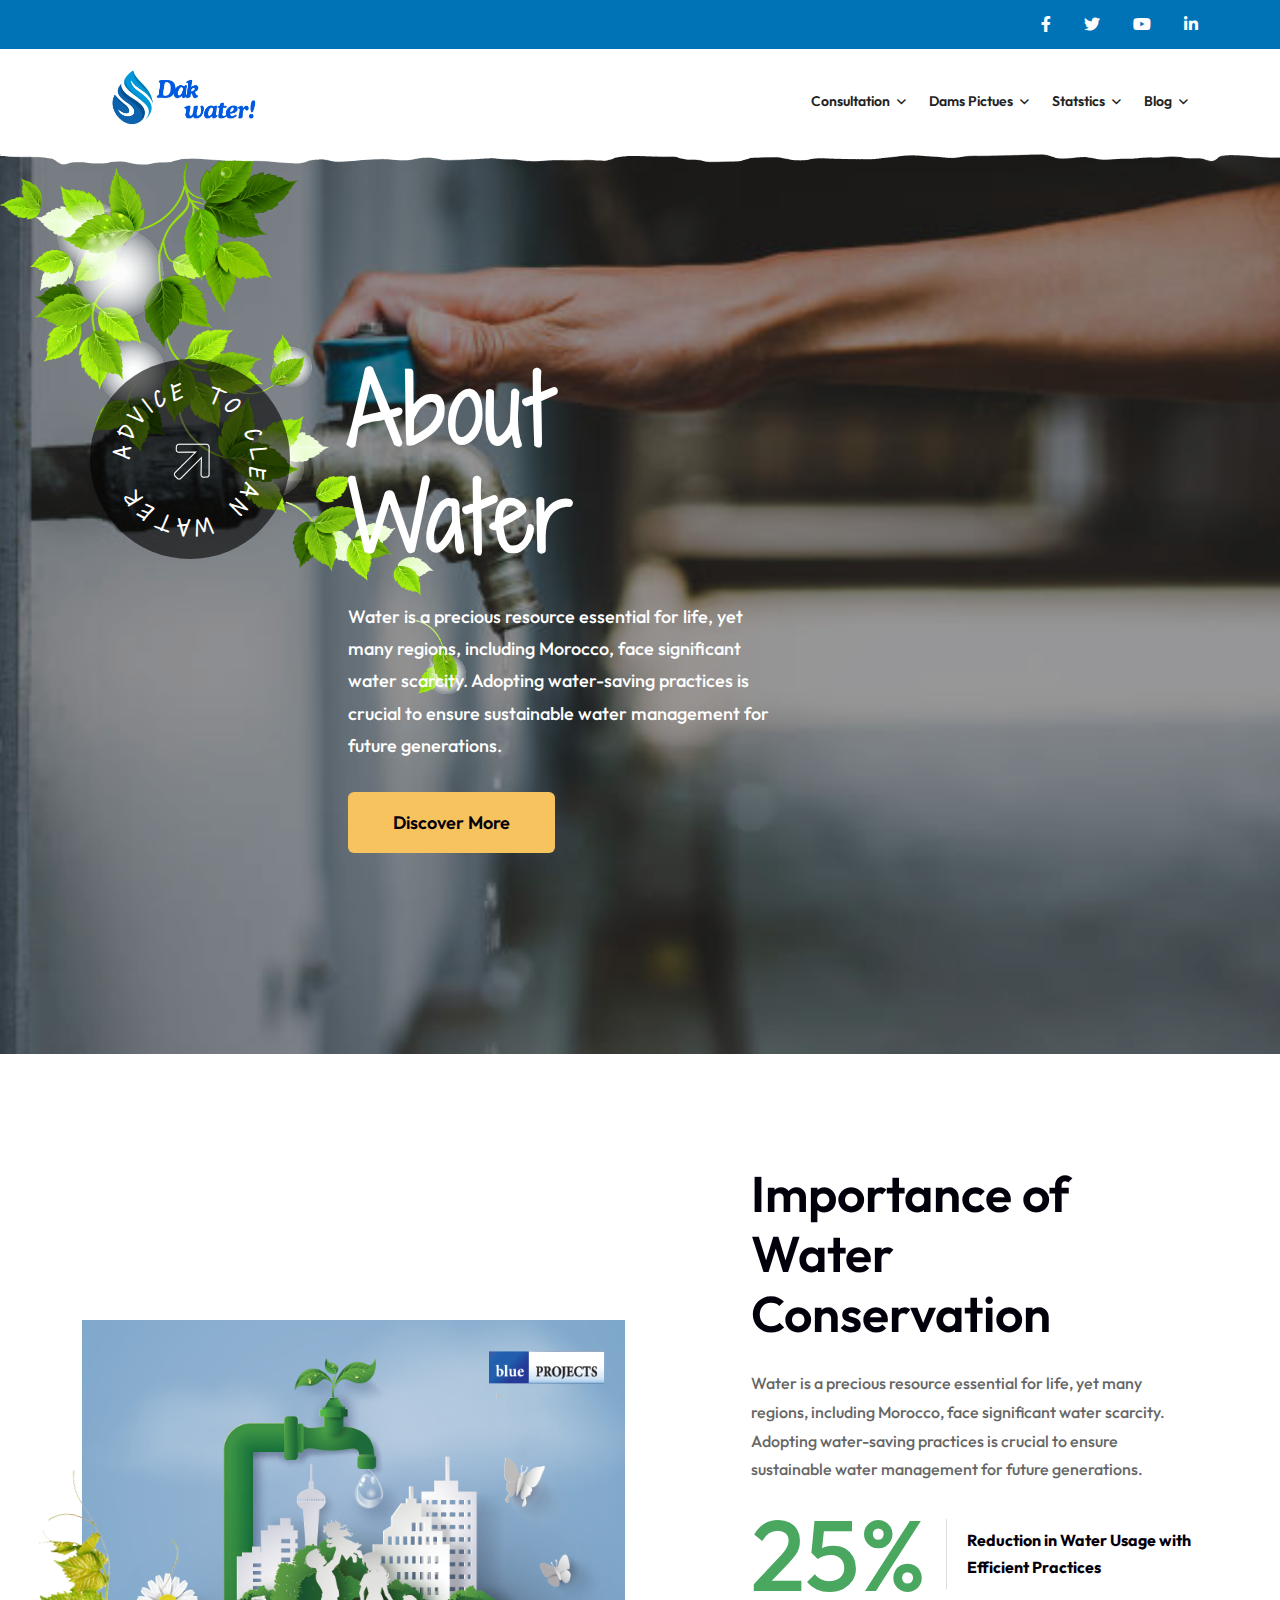
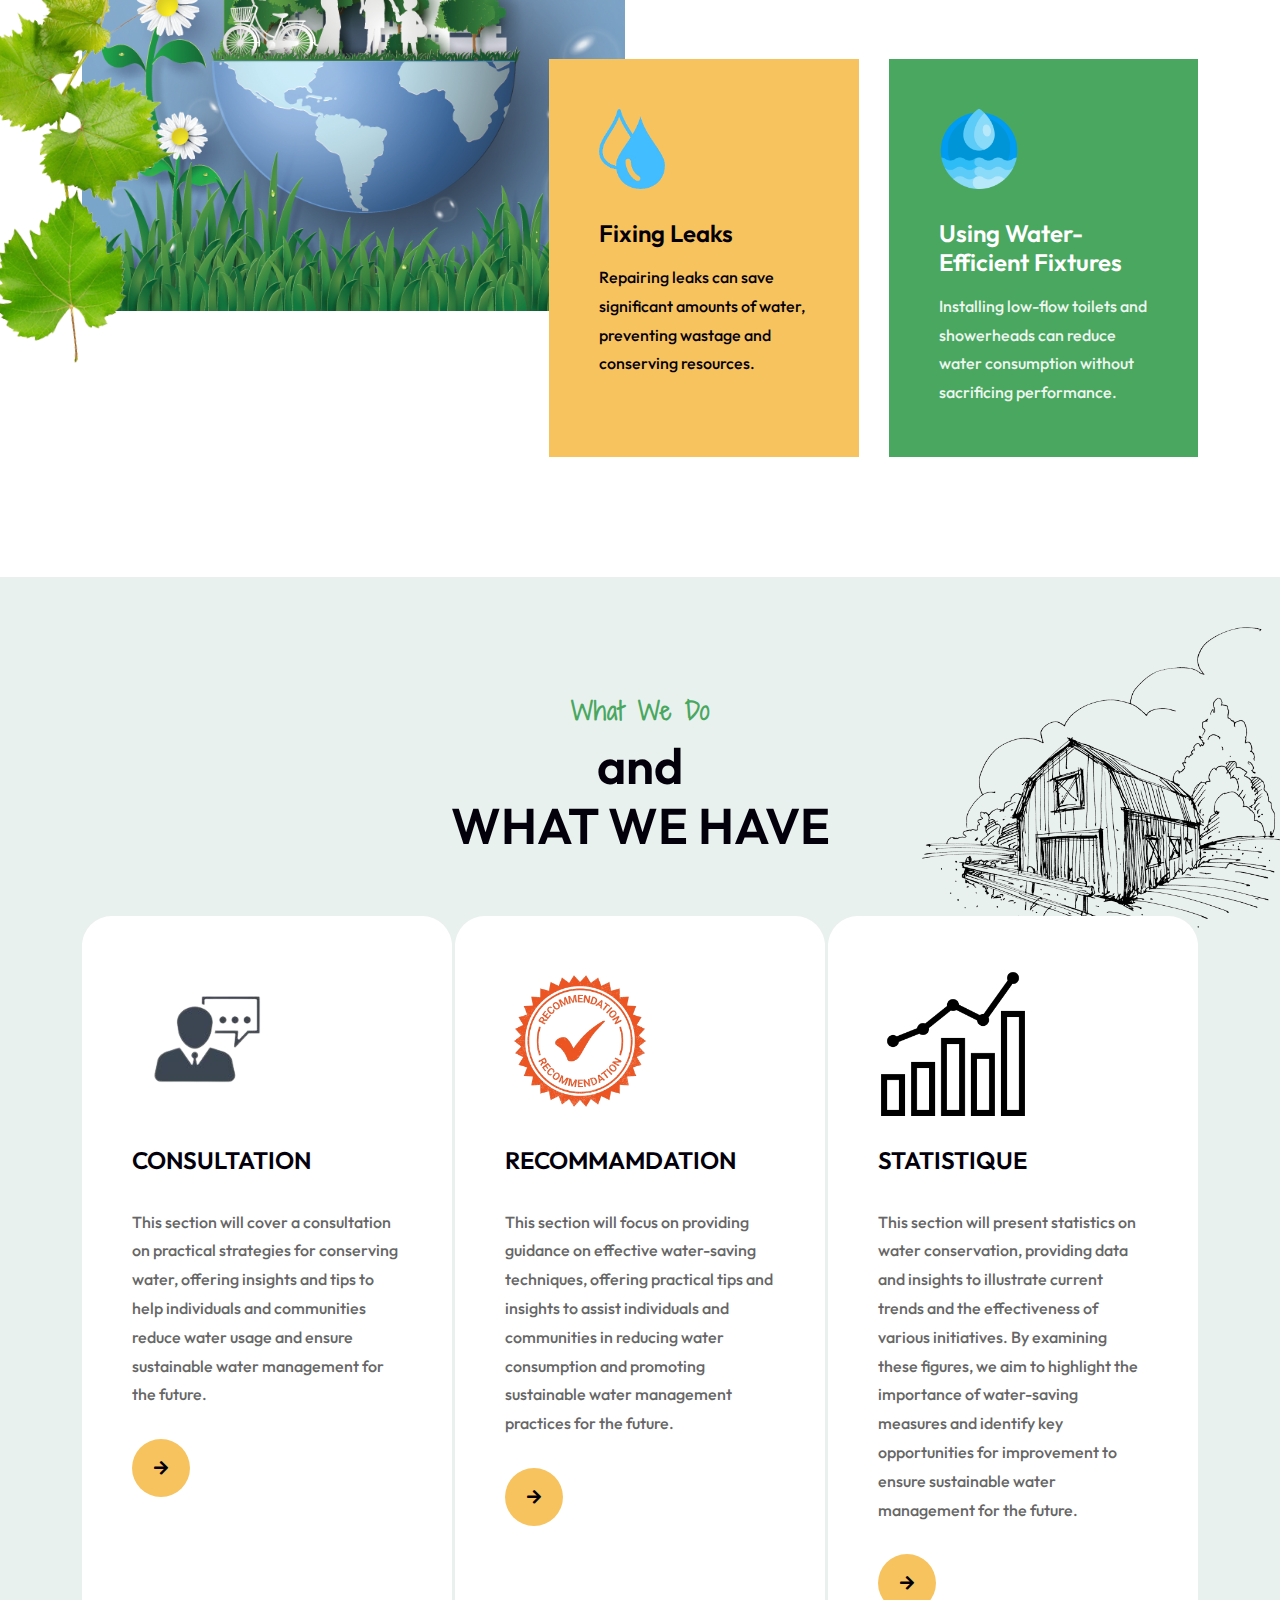
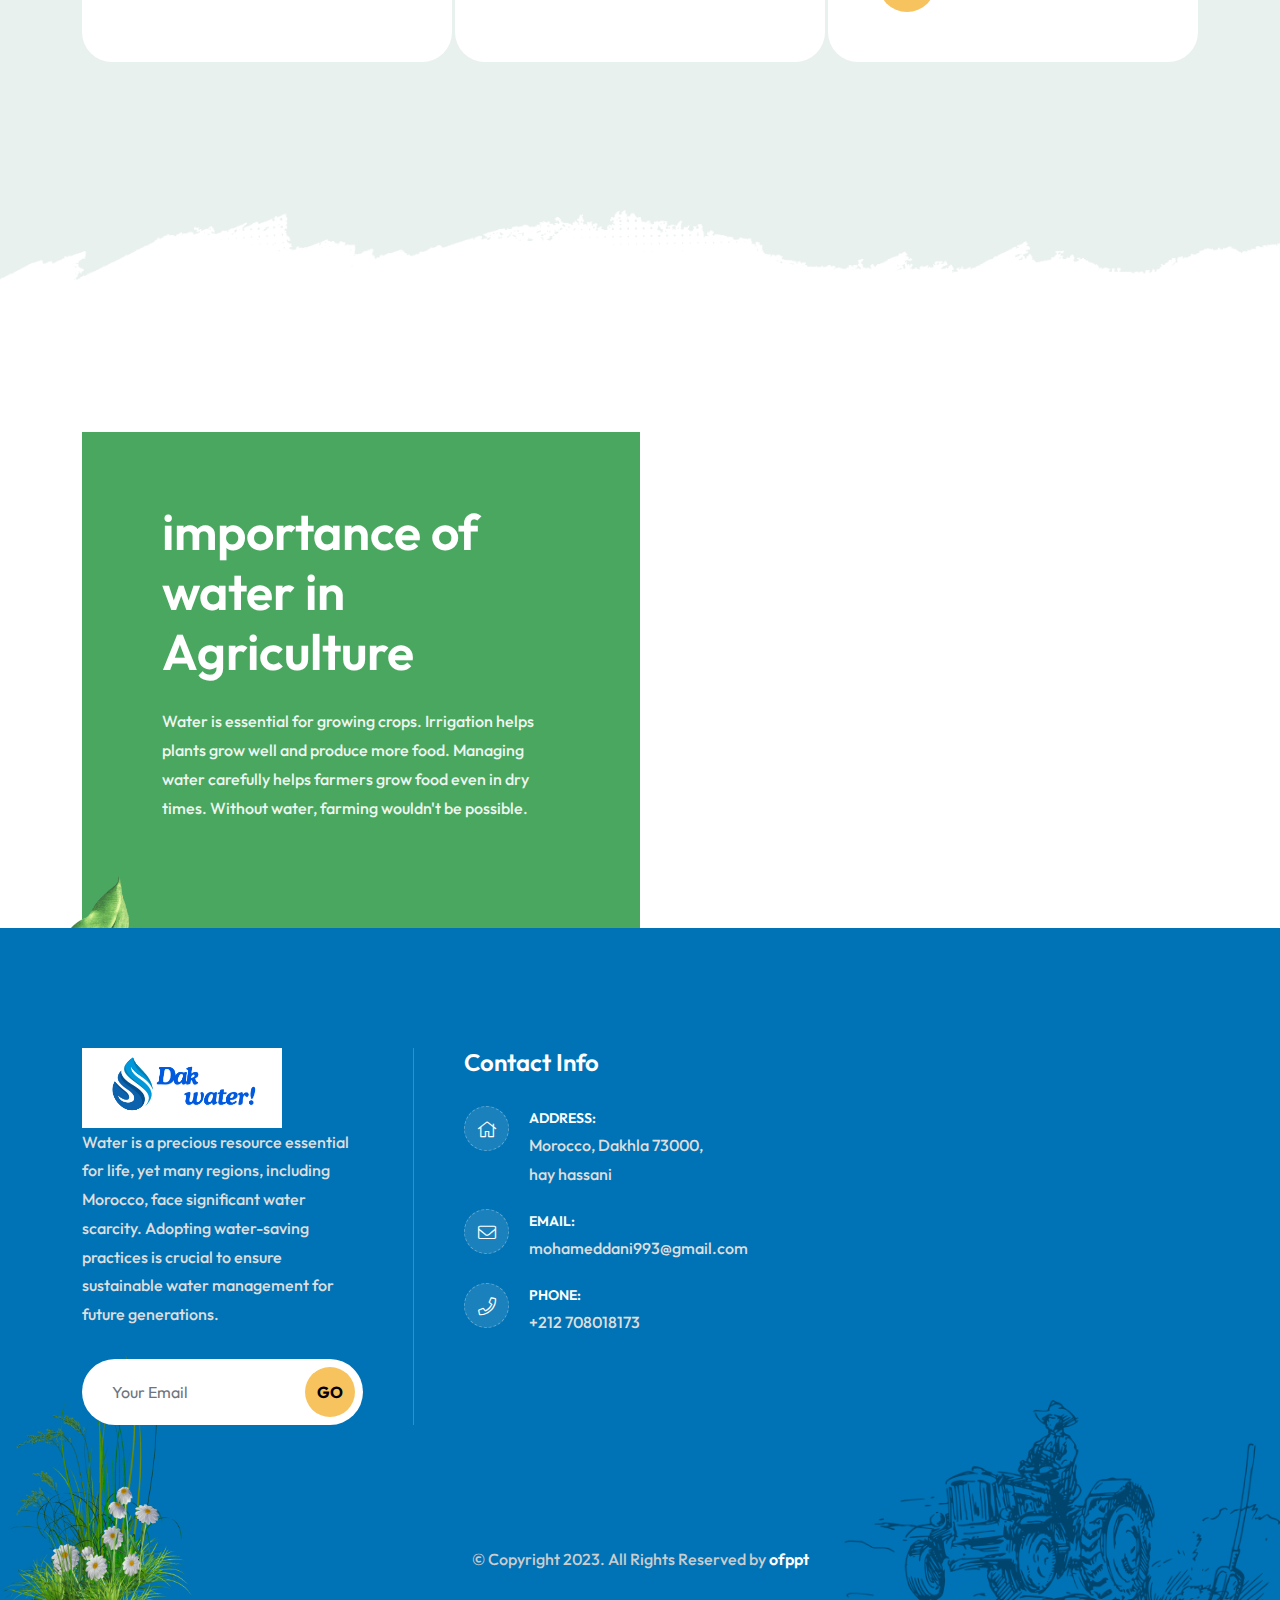
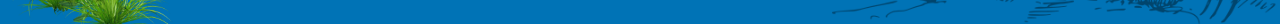
==== index.html @ ef599bd8 "all is good" ====
<!DOCTYPE html>
<html lang="en">

<head>
    <!-- ========== Meta Tags ========== -->
    <meta charset="utf-8">
    <meta http-equiv="X-UA-Compatible" content="IE=edge">
    <meta name="viewport" content="width=device-width, initial-scale=1">
    <meta name="description" content="Agrica - Organic Farm Agriculture Template">

    <!-- ========== Page Title ========== -->
    <title>Agrica - Organic Farm Agriculture Template</title>

    <!-- ========== Favicon Icon ========== -->
    <link rel="shortcut icon" href="assets/img/favicon.png" type="image/x-icon">

    <!-- ========== Start Stylesheet ========== -->
    <link href="assets/css/bootstrap.min.css" rel="stylesheet">
    <link href="assets/css/font-awesome.min.css" rel="stylesheet">
    <link href="assets/css/magnific-popup.css" rel="stylesheet">
    <link href="assets/css/flaticon-    set.css" rel="stylesheet">
    <link href="assets/css/swiper-bundle.min.css" rel="stylesheet">
    <link href="assets/css/animate.min.css" rel="stylesheet">
    <link href="assets/css/validnavs.css" rel="stylesheet">
    <link href="assets/css/helper.css" rel="stylesheet">
    <link href="assets/css/unit-test.css" rel="stylesheet">
    <link href="assets/css/shop.css" rel="stylesheet">
    <link href="assets/css/style.css" rel="stylesheet">
    <link href="style.css" rel="stylesheet">
    <!-- ========== End Stylesheet ========== -->

    <!--[if lte IE 9]>
        <p class="browserupgrade">You are using an <strong>outdated</strong> browser. Please <a href="https://browsehappy.com/">upgrade your browser</a> to improve your experience and security.</p>
    <![endif]-->

</head>

<body>

    <!-- Start Preloader 
    ============================================= -->
    <div id="preloader">
        <div id="agrica-preloader" class="agrica-preloader">
            <div class="animation-preloader">
                <div class="spinner"></div>
            </div>
            <div class="loader">
                <div class="row">
                    <div class="col-3 loader-section section-left">
                        <div class="bg"></div>
                    </div>
                    <div class="col-3 loader-section section-left">
                        <div class="bg"></div>
                    </div>
                    <div class="col-3 loader-section section-right">
                        <div class="bg"></div>
                    </div>
                    <div class="col-3 loader-section section-right">
                        <div class="bg"></div>
                    </div>
                </div>
            </div>
        </div>
    </div>
    <!-- End Preloader -->

    <!-- Start Header Top 
    ============================================= -->
    <div class="top-bar-area top-bar-style-one bg-dark text-light">
        <div class="container">
            <div class="row align-center">
                <div class="col-lg-8">

                </div>
                <div class="col-lg-4 text-end">
                    <div class="social">
                        <ul>
                            <li>
                                <a href="#">
                                    <i class="fab fa-facebook-f"></i>
                                </a>
                            </li>
                            <li>
                                <a href="#">
                                    <i class="fab fa-twitter"></i>
                                </a>
                            </li>
                            <li>
                                <a href="#">
                                    <i class="fab fa-youtube"></i>
                                </a>
                            </li>
                            <li>
                                <a href="#">
                                    <i class="fab fa-linkedin-in"></i>
                                </a>
                            </li>
                        </ul>
                    </div>
                </div>
            </div>
        </div>
    </div>
    <!-- End Header Top -->

    <!-- Header 
    ============================================= -->
    <header>
        <!-- Start Navigation -->
        <nav class="navbar mobile-sidenav inc-shape navbar-sticky navbar-default validnavs dark">

            <div class="container d-flex justify-content-between align-items-center">
                
                
                <div class="navbar-brand-left">
                    <!-- Start Header Navigation -->
                    <div class="navbar-header">
                        <button type="button" class="navbar-toggle" data-toggle="collapse" data-target="#navbar-menu">
                            <i class="fa fa-bars"></i>
                        </button>
                        <a class="navbar-brand" href="index.html">
                            <div class="img-container">
                                <img src="assets/img/water1.png" class="img-cover img-bigger" alt="Logo" >
                            </div>
                        </a>
                    </div>
                    <!-- End Header Navigation -->
                </div>

                <!-- Collect the nav links, forms, and other content for toggling -->
                <div class="collapse navbar-collapse" id="navbar-menu">

                    <img src="assets/img/logo.png" alt="Logo">
                    <button type="button" class="navbar-toggle" data-toggle="collapse" data-target="#navbar-menu">
                        <i class="fa fa-times"></i>
                    </button>
                    
                    <ul class="nav navbar-nav navbar-right" data-in="fadeInDown" data-out="fadeOutUp">

                        <li class="dropdown">
                            <a href="#" class="dropdown-toggle" data-toggle="dropdown" >Consultation</a>
                            <ul class="dropdown-menu">
                                <li><a href="consultation.html">Consultation</a></li>
                            </ul>
                        </li>
                        <li class="dropdown">
                            <a href="dams.html" class="dropdown-toggle" data-toggle="dropdown" >dams pictues</a>
                            <ul class="dropdown-menu">
                                <li><a href="dams.html">dams</a></li>
                            </ul>
                        </li>
                        <li class="dropdown">
                            <a href="#" class="dropdown-toggle" data-toggle="dropdown" >Statstics</a>
                            <ul class="dropdown-menu">
                                <li><a href="statstique.html">Statstics of Morocco</a></li>
                            </ul>
                        </li>
                        <li class="dropdown">
                            <a href="#" class="dropdown-toggle" data-toggle="dropdown" >Blog</a>
                            <ul class="dropdown-menu">
                                <li><a href="blog-standard.html">Blog Standard</a></li>
                            </ul>
                        </li>
                       
                    </ul>
                </div><!-- /.navbar-collapse -->

                <div class="attr-right">
                    <!-- Start Atribute Navigation -->
                    
                    <!-- End Atribute Navigation -->

                </div>

                <!-- Main Nav -->
            </div>   
            <!-- Overlay screen for menu -->
            <div class="overlay-screen"></div>
            <!-- End Overlay screen for menu -->

        </nav>
        <!-- End Navigation -->
    </header>
    <!-- End Header -->

    <!-- Start Banner Area 
    ============================================= -->
    <div class="banner-area navigation-circle text-light banner-style-one zoom-effect overflow-hidden">
        <!-- Slider main container -->
        <div class="banner-fade">
            <!-- Additional required wrapper -->
            <div class="swiper-wrapper">

                <!-- Single Item -->
                <div class="swiper-slide banner-style-one">
                    <div class="banner-thumb bg-cover shadow dark" style="background: url(assets/img/robini.jpg);"></div>
                    <div class="shape">
                        <img src="assets/img/shape/2.png" alt="Image Not Found">
                    </div>
                    <div class="container">
                        <div class="row align-center">
                            <div class="col-xl-9">
                                <div class="content">
                                    <div class="badge">
                                        <div class="curve-text">
                                            <svg xmlns="http://www.w3.org/2000/svg" viewBox="0 0 150 150" version="1.1">
                                                <path id="textPath" d="M 0,75 a 75,75 0 1,1 0,1 z"></path>
                                                <text><textPath href="#textPath">ADVICE TO CLEAN WATER</textPath></text>
                                            </svg>
                                            <a href="https://www.youtube.com/watch?v=Rz_IVV0735I" class="popup-youtube"><i class="fas fa-arrow-right"></i></a>
                                        </div>
                                    </div>
                                    <div class="info">
                                        <h2><strong>About</strong> Water</h2>
                                        <p>
                                            Water is a precious resource essential for life, yet many regions, including Morocco, face significant water scarcity.
                                             Adopting water-saving practices is crucial to ensure sustainable water management for future generations.
                                        </p>
                                        <div class="button">
                                            <a class="btn btn-theme btn-md radius animation" href="consultation.html">Discover More</a>
                                        </div>
                                    </div>
                                </div>
                            </div>
                        </div>
                    </div>
                </div>
                <!-- End Single Item -->

                <!-- Single Item -->
                <div class="swiper-slide banner-style-one">
                    <div class="banner-thumb bg-cover shadow dark" style="background: url(assets/img/bigPixels.jpg);"></div>
                    <div class="shape">
                        <img src="assets/img/shape/2.png" alt="Image Not Found">
                    </div>
                    <div class="container">
                        <div class="row align-center">
                            <div class="col-xl-9">
                                <div class="content">
                                    <div class="badge">
                                        <div class="curve-text">
                                            <svg xmlns="http://www.w3.org/2000/svg" viewBox="0 0 150 150" version="1.1">
                                                <path id="textPath2" d="M 0,75 a 75,75 0 1,1 0,1 z"></path>
                                                <text><textPath href="#textPath">SAVE WATER</textPath></text>
                                            </svg>
                                            <a href="https://www.youtube.com/watch?v=ipUuoMCEbDQ" class="popup-youtube"><i class="fas fa-arrow-right"></i></a>
                                        </div>
                                    </div>
                                    <div class="info">
                                        <h2><strong>Homemade</strong> Organic Product</h2>
                                        <p>
                                            Dissuade ecstatic and properly saw entirely sir why laughter endeavor. In on my jointure horrible margaret suitable.
                                        </p>
                                        <div class="button">
                                            <a class="btn btn-theme btn-md radius animation" href="consultation.html">Discover More</a>
                                        </div>
                                    </div>
                                </div>
                            </div>
                        </div>
                    </div>
                </div>
                <!-- End Single Item -->

            </div>

            <!-- Navigation -->
            <div class="swiper-button-prev"></div>
            <div class="swiper-button-next"></div>

        </div>        
    </div>
    <!-- End Banner -->

    <!-- Start About 
 <!-- Start About Section
============================================= -->
<div class="about-style-one-area default-padding overflow-hidden">
    <div class="container">
        <div class="row align-center">
            <div class="col-xl-6 col-lg-5">
                <div class="about-style-one-thumb">
                    <img src="assets/img/water-importance.png" alt="Image Not Found">
                    <div class="animation-shape">
                        <img src="assets/img/illustration/1.png" alt="Image Not Found">
                    </div>
                </div>
            </div>
            <div class="col-xl-5 offset-xl-1 col-lg-6 offset-lg-1">
                <div class="about-style-one-info">
                    <h2 class="title">Importance of Water Conservation</h2>
                    <p>
                        Water is a precious resource essential for life, yet many regions, including Morocco, face significant water scarcity. Adopting water-saving practices is crucial to ensure sustainable water management for future generations.
                    </p>
                    <div class="fun-fact-style-flex mt-35">
                        <div class="counter">
                            <div class="timer" data-to="50" data-speed="2000">50</div>
                            <div class="operator">%</div>
                        </div>
                        <span class="medium">Reduction in Water Usage with Efficient Practices</span>
                    </div>
                    <ul class="top-feature">
                        <li>
                            <div class="icon">
                                <img src="assets/img/icon/qtra.png" alt="Image Not Found">
                            </div>
                            <div class="info">
                                <h4>Fixing Leaks</h4>
                                <p>
                                    Repairing leaks can save significant amounts of water, preventing wastage and conserving resources.
                                </p>
                            </div>
                        </li>
                        <li>
                            <div class="icon">
                                <img src="assets/img/icon/water_sea.png" alt="Image Not Found">
                            </div>
                            <div class="info">
                                <h4>Using Water-Efficient Fixtures</h4>
                                <p>
                                    Installing low-flow toilets and showerheads can reduce water consumption without sacrificing performance.
                                </p>
                            </div>
                        </li>
                    </ul>
                </div>
            </div>
        </div>
    </div>
</div>
<!-- End About Section -->

    <!-- End About -->

    <!-- Start Services 
    ============================================= -->
    <div class="services-style-one-area bg-gray default-padding bottom-less">
        <div class="shape-right-top" style="background-image: url(assets/img/shape/9.png);"></div>
        <div class="container">

            <div class="row">
                <div class="col-lg-6 offset-lg-3">
                    <div class="site-heading text-center">
                        <h5 class="sub-title">What we do</h5>
                        <h2 class="title">and<br>WHAT WE HAVE</h2>
                    </div>
                </div>
            </div>

            <div class="row">
                <!-- Single Item -->
                <div class="col-lg-4 col-md-6 service-one-single">
                    <div class="service-style-one-item">
                        <div class="thumb">
                            <img src="assets/img/illustration/consultation.png" alt="Image Not Found">
                        </div>
                        <div class="info">
                            <div class="top">
                                <h4><a href="#">consultation <span></span></a></h4>
                            </div>
                            <p>
                                
This section will cover a consultation on practical strategies for conserving water, offering insights and tips to help individuals and communities reduce water usage and ensure sustainable water management for the future.
                            </p>
                        </div>
                        <a href="#" class="btn-angle"><i class="fas fa-arrow-right"></i></a>
                    </div>
                </div>
                <!-- End Single Item -->
                <!-- Single Item -->
                <div class="col-lg-4 col-md-6 service-one-single">
                    <div class="service-style-one-item">
                        <div class="thumb">
                            <img src="assets/img/illustration/recommandation.png" alt="Image Not Found">
                        </div>
                        <div class="info">
                            <div class="top">
                                <h4><a href="#">recommamdation <span></span></a></h4>
                            </div>
                            <p>        
                                This section will focus on providing guidance on effective water-saving techniques, offering practical tips and insights to assist individuals and communities in reducing water consumption and promoting sustainable water management practices for the future.
                            </p>
                            <a href="#" class="btn-angle"><i class="fas fa-arrow-right"></i></a>
                        </div>
                    </div>
                </div>
                <!-- End Single Item -->
                <!-- Single Item -->
                <div class="col-lg-4 col-md-6 service-one-single">
                    <div class="service-style-one-item">
                        <div class="thumb">
                            <img src="assets/img/illustration/statstique.png" alt="Image Not Found">
                        </div>
                        <div class="info">
                            <div class="top">
                                <h4><a href="#">statistique <span></span></a></h4>
                            </div>
                            <p>                         
                                This section will present statistics on water conservation, providing data and insights to illustrate current trends and the effectiveness of various initiatives. By examining these figures, we aim to highlight the importance of water-saving measures and identify key opportunities for improvement to ensure sustainable water management for the future.
                            </p>
                            <a href="#" class="btn-angle"><i class="fas fa-arrow-right"></i></a>
                        </div>
                    </div>
                </div>
                <!-- End Single Item -->
            </div>
        </div>
    </div>
    <!-- End Services -->
    

    <!-- Start Benifits 
    ============================================= -->
    <div class="benifits-area default-padding-top video-bg-live bg-cover mt--50 mt-md-0 mt-xs-0" style="background-image: url(assets/img/bigPixels.jpg);">
        <div class="player" data-property="{videoURL:'w9eRIGTHKJM',containment:'.video-bg-live', showControls:false, autoPlay:true, zoom:0, loop:true, mute:true, startAt:13, opacity:1, quality:'default'}"></div>
        <div class="shape-top-center" style="background-image: url(assets/img/shape/10.png);"></div>
        <div class="container">
            <div class="row">
                <div class="col-xl-6 col-lg-7">
                    <div class="benifit-items text-light">
                        <div class="shape">
                            <img src="assets/img/illustration/8.png" alt="Image Not Found">
                        </div>
                        <h2 class="title">importance of water in Agriculture</h2>
                        <p>
                            Water is essential for growing crops. Irrigation helps plants grow well and produce more food. Managing water carefully helps farmers grow food even in dry times. Without water, farming wouldn't be possible.
                        </p>

                    </div>
                </div>
            </div>
        </div>
    </div>
    <!-- End Benifits -->

    <!-- Start Footer 
    ============================================= -->
    <footer class="bg-dark text-light" style="background-image: url(assets/img/shape/8.png);">
        <div class="container">
            <div class="f-items default-padding">
                <div class="row">
                    
                    <!-- Single Itme -->
                    <div class="col-lg-4 col-md-6 item">
                        <div class="footer-item about">
                            <div class="img-container bg-white">
                                <img src="assets/img/water1.png" class="img-cover img-bigger" alt="Logo" >
                            </div>
                            <p>
                                Water is a precious resource essential for life, yet many regions, including Morocco, face significant water scarcity. Adopting water-saving practices is crucial to ensure sustainable water management for future generations.
                            </p>
                            <form action="#">
                                <input type="email" placeholder="Your Email" class="form-control" name="email">
                                <button type="submit"> Go</button>  
                            </form>
                        </div>
                    </div>
                    <!-- End Single Itme -->

                    <!-- Single Itme -->
                    <div class="col-lg-3 col-md-6 item">
                        <div class="footer-item contact">
                            <h4 class="widget-title">Contact Info</h4>
                            <ul>
                                <li>
                                    <div class="icon">
                                        <i class="fas fa-home"></i>
                                    </div>
                                    <div class="content">
                                        <strong>Address:</strong>
                                        Morocco, Dakhla 73000, hay hassani
                                    </div>
                                </li>
                                <li>
                                    <div class="icon">
                                        <i class="fas fa-envelope"></i>
                                    </div>
                                    <div class="content">
                                        <strong>Email:</strong>
                                        <a href="mailto:info@validtheme.com">mohameddani993@gmail.com</a>
                                    </div>
                                </li>
                                <li>
                                    <div class="icon">
                                        <i class="fas fa-phone"></i>
                                    </div>
                                    <div class="content">
                                        <strong>Phone:</strong>
                                        <a href="tel:2151234567">+212 708018173</a>
                                    </div>
                                </li>
                            </ul>
                        </div>
                    </div>
                    <!-- Single Itme -->
                    
                </div>
            </div>
            <!-- Start Footer Bottom -->
            <div class="footer-bottom text-center">
                <div class="row">
                    <div class="col-lg-12">
                        <p>&copy; Copyright 2023. All Rights Reserved by <a href="#">ofppt
                        </a></p>
                    </div>
                </div>
            </div>
            <!-- End Footer Bottom -->
        </div>
        <div class="shape-right-bottom">
            <img src="assets/img/shape/7.png" alt="Image Not Found">
        </div>
    </footer>
    <!-- End Footer -->
    <!-- jQuery Frameworks
    ============================================= -->
    <script src="assets/js/jquery-3.6.0.min.js"></script>
    <script src="assets/js/bootstrap.bundle.min.js"></script>
    <script src="assets/js/jquery.appear.js"></script>
    <script src="assets/js/swiper-bundle.min.js"></script>
    <script src="assets/js/progress-bar.min.js"></script>
    <script src="assets/js/circle-progress.js"></script>
    <script src="assets/js/isotope.pkgd.min.js"></script>
    <script src="assets/js/imagesloaded.pkgd.min.js"></script>
    <script src="assets/js/magnific-popup.min.js"></script>
    <script src="assets/js/count-to.js"></script>
    <script src="assets/js/jquery.scrolla.min.js"></script>
    <script src="assets/js/ScrollOnReveal.js"></script>
    <script src="assets/js/YTPlayer.min.js"></script>
    <script src="assets/js/validnavs.js"></script>
    <script src="assets/js/gsap.js"></script>
    <script src="assets/js/ScrollTrigger.min.js"></script>
    <script src="assets/js/SplitText.min.js"></script>
    <script src="assets/js/main.js"></script>

</body>
</html>
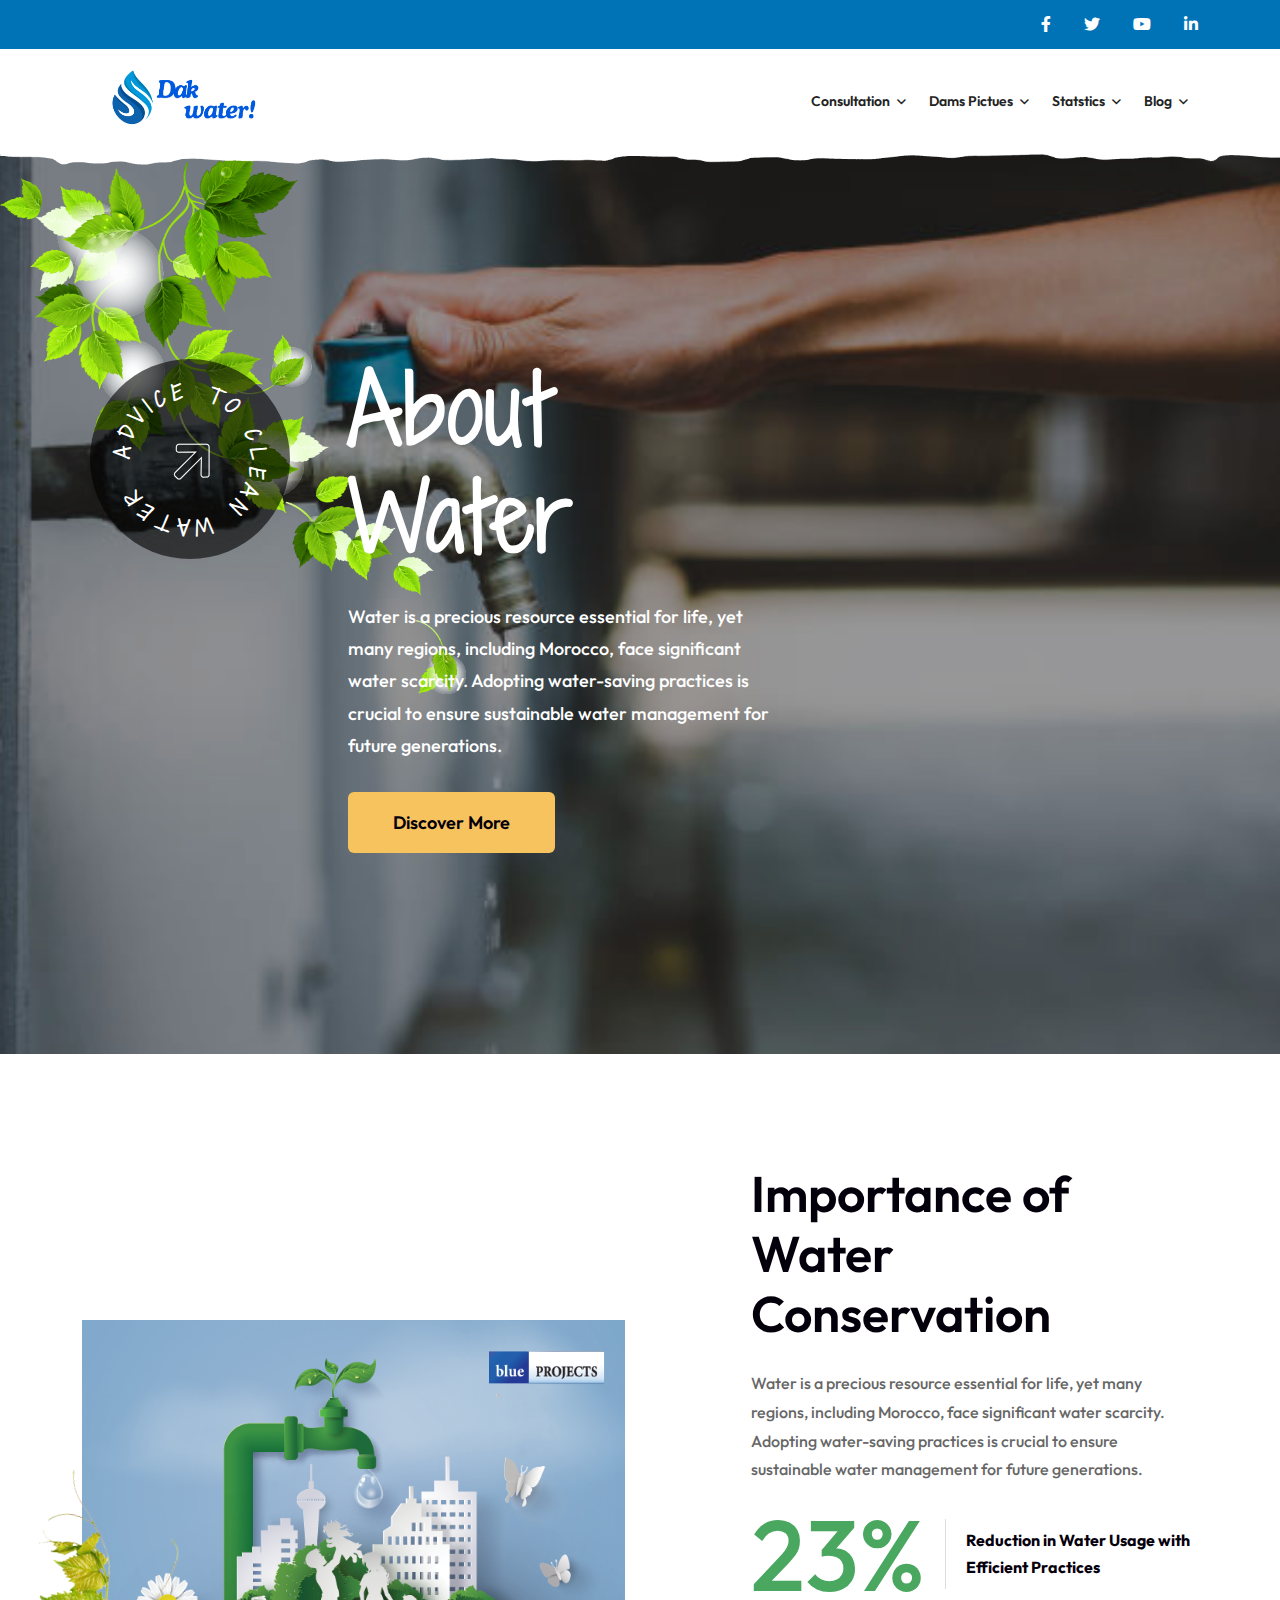
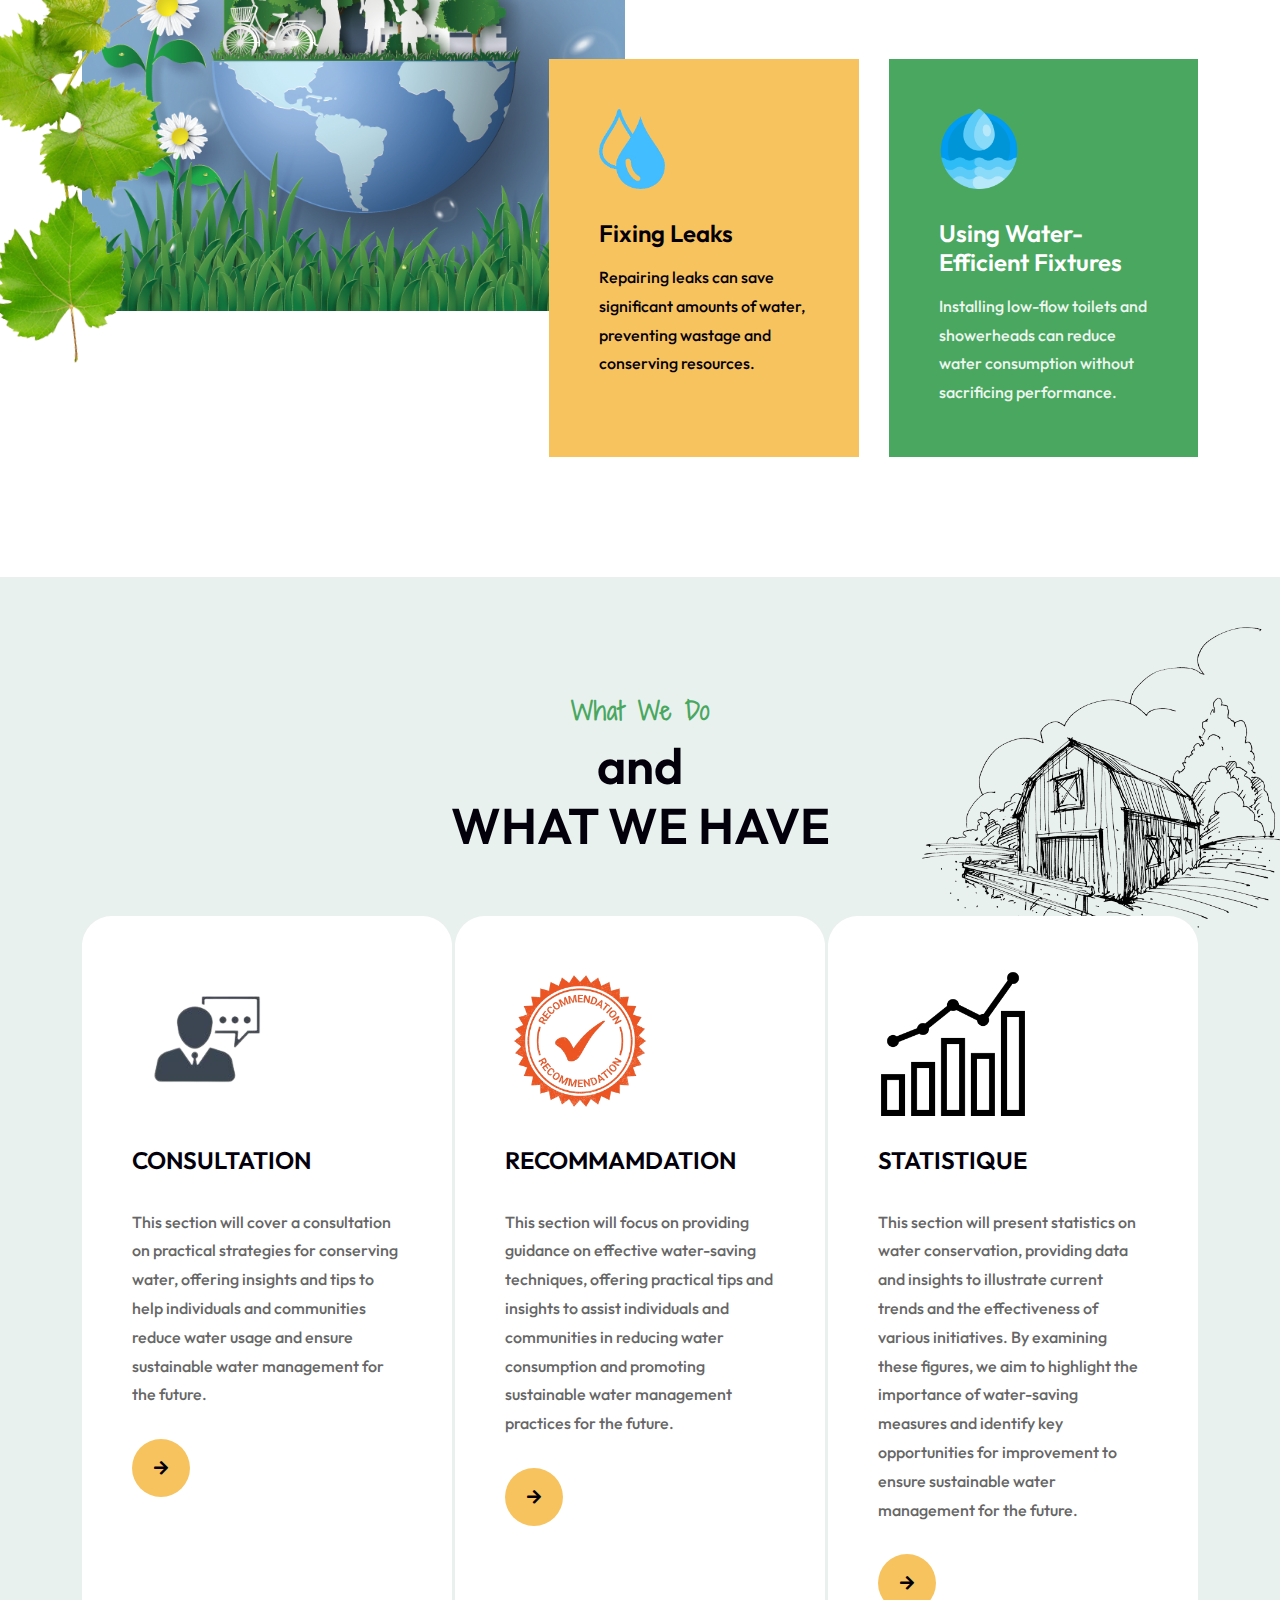
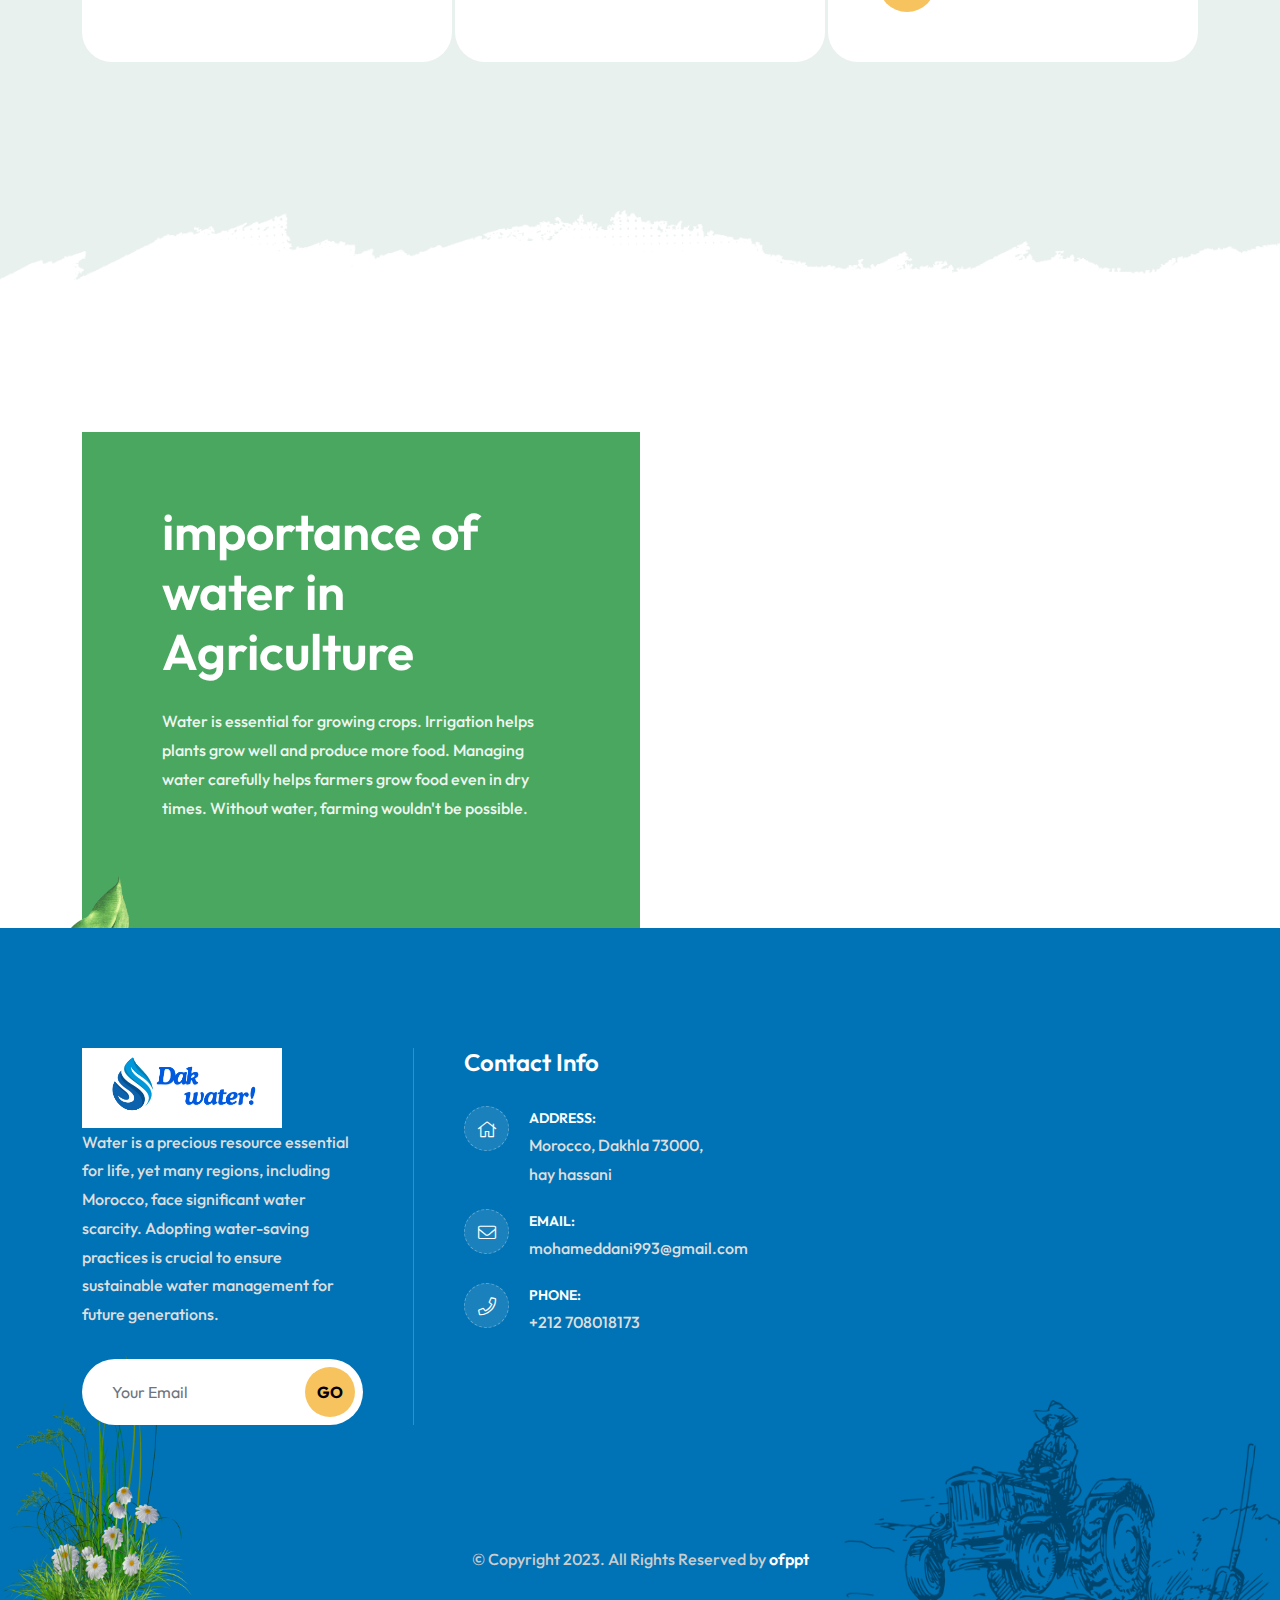
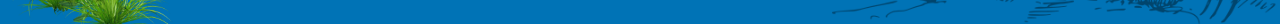
==== commit e746a1a7: "Update profile pictures and consultation form styling" ====
--- a/index.html
+++ b/index.html
@@ -9,7 +9,7 @@
     <meta name="description" content="Agrica - Organic Farm Agriculture Template">
 
     <!-- ========== Page Title ========== -->
-    <title>Agrica - Organic Farm Agriculture Template</title>
+    <title>index</title>
 
     <!-- ========== Favicon Icon ========== -->
     <link rel="shortcut icon" href="assets/img/favicon.png" type="image/x-icon">
--- a/assets/css/style.css
+++ b/assets/css/style.css
@@ -9233,4 +9233,10 @@
 
 .container {
 	gap: 40%;
+}
+.profile-picture {
+    border-radius: 50%;
+    width: 200px; /* Adjust the width and height as needed */
+    height: 150px; /* Adjust the width and height as needed */
+    object-fit: cover; /* Ensures the image covers the entire circle */
 }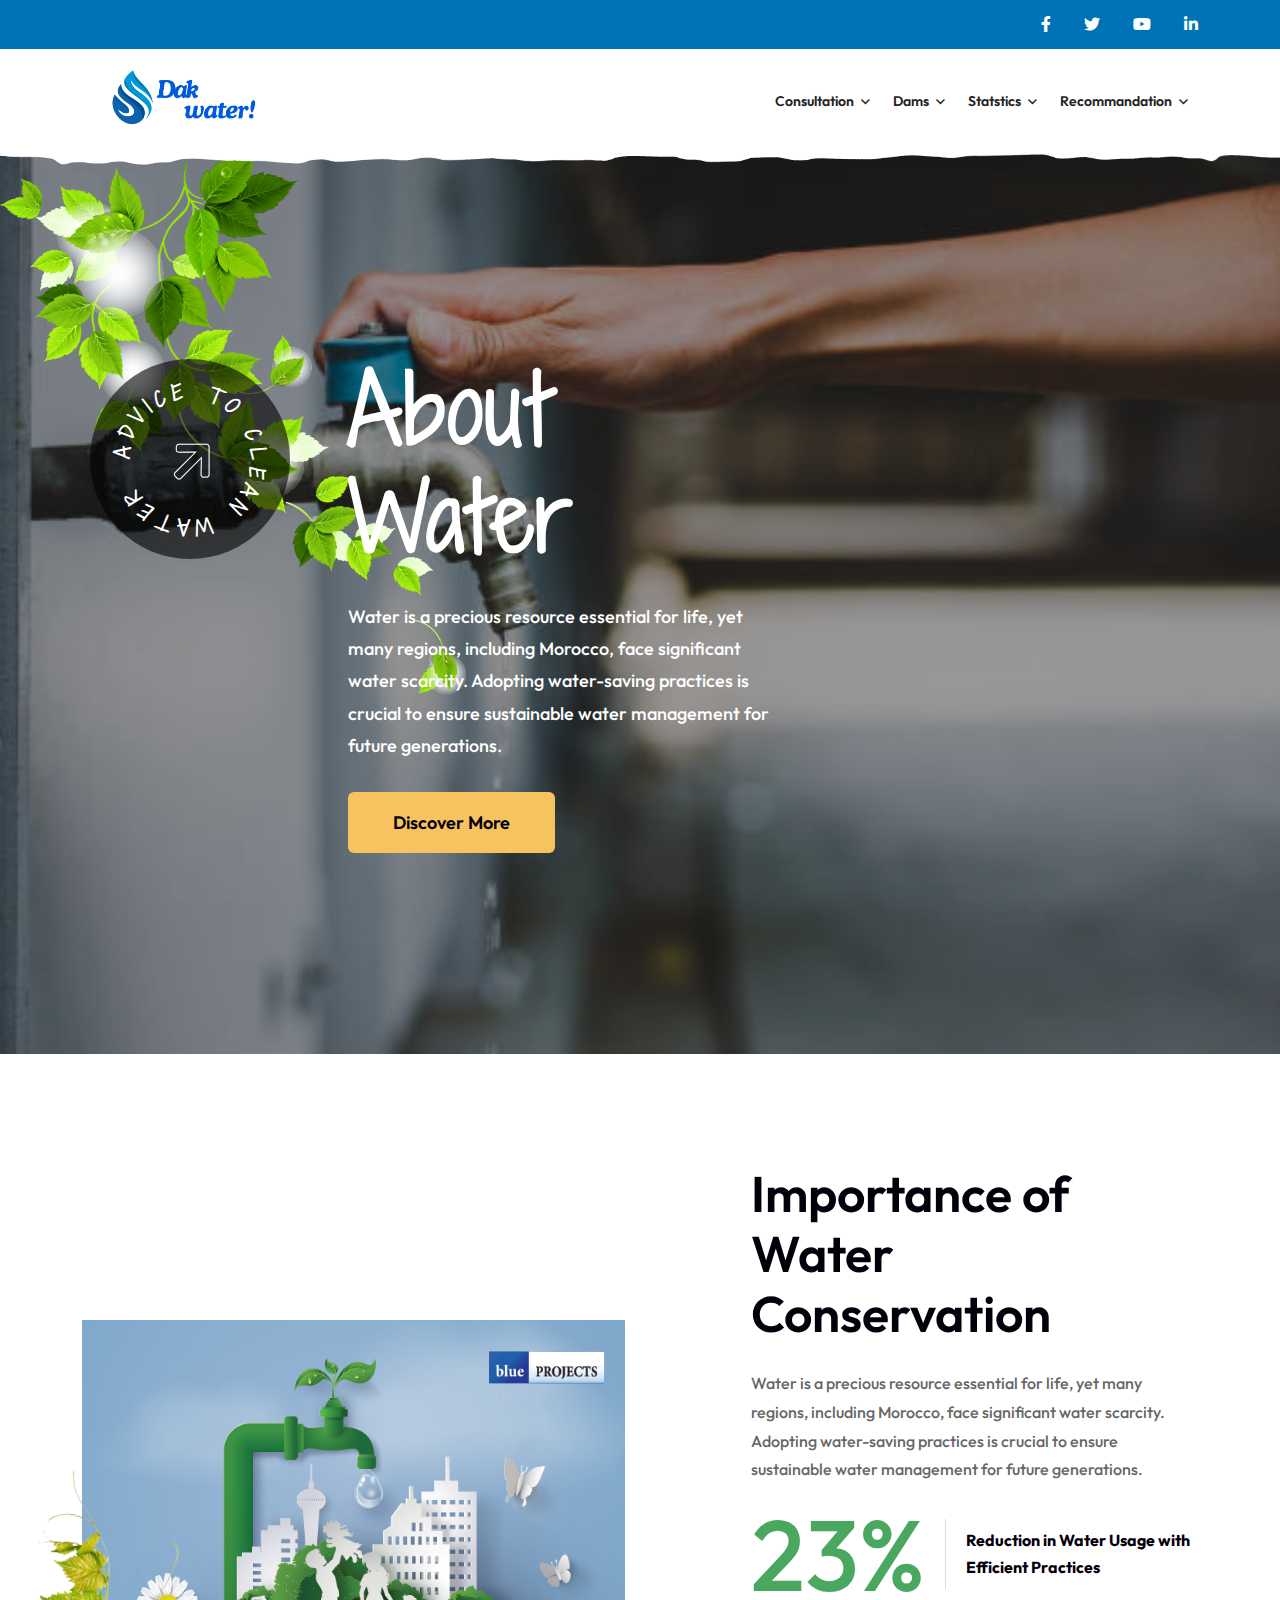
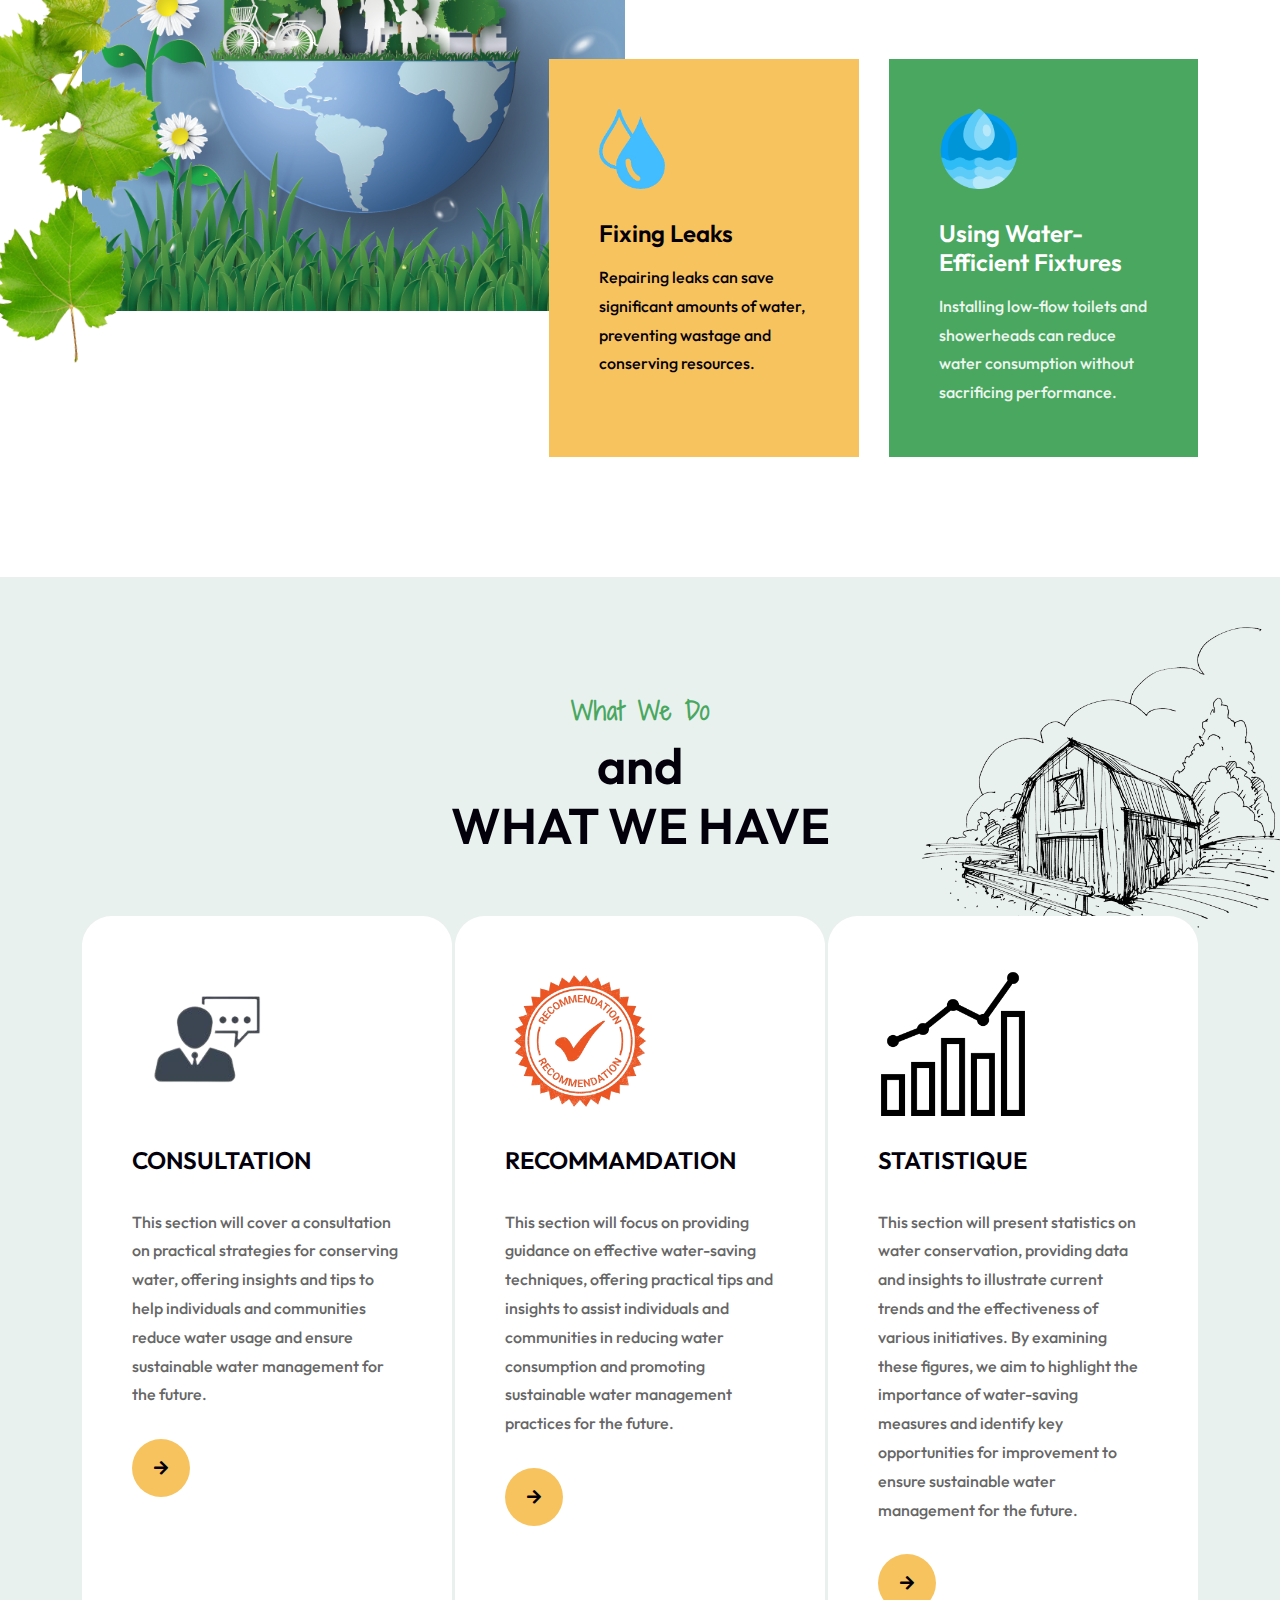
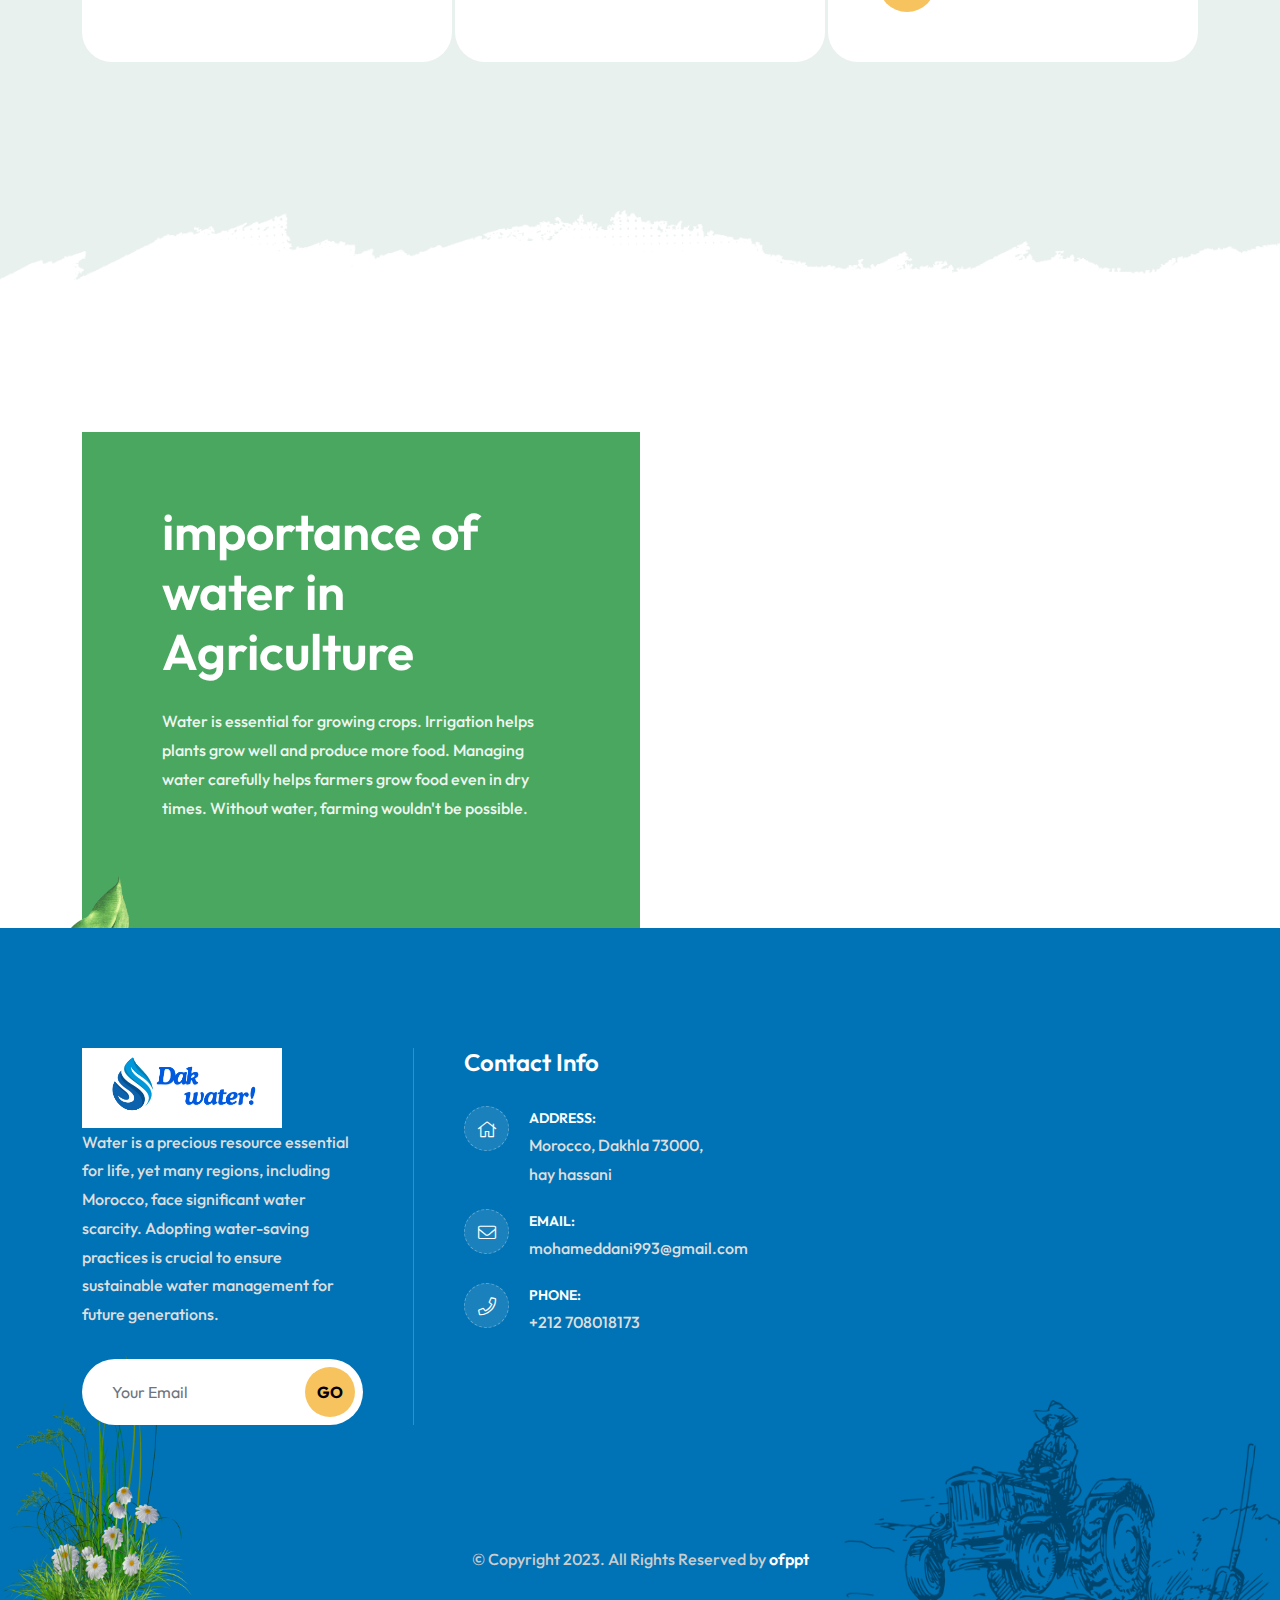
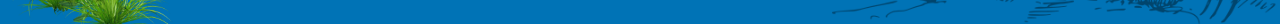
==== commit 655528ee: "Update navigation links to use "Recommandation" instead of "Blog"" ====
--- a/index.html
+++ b/index.html
@@ -9,7 +9,7 @@
     <meta name="description" content="Agrica - Organic Farm Agriculture Template">
 
     <!-- ========== Page Title ========== -->
-    <title>index</title>
+    <title>Agrica - Organic Farm Agriculture Template</title>
 
     <!-- ========== Favicon Icon ========== -->
     <link rel="shortcut icon" href="assets/img/favicon.png" type="image/x-icon">
@@ -144,7 +144,7 @@
                             </ul>
                         </li>
                         <li class="dropdown">
-                            <a href="dams.html" class="dropdown-toggle" data-toggle="dropdown" >dams pictues</a>
+                            <a href="dams.html" class="dropdown-toggle" data-toggle="dropdown" >dams</a>
                             <ul class="dropdown-menu">
                                 <li><a href="dams.html">dams</a></li>
                             </ul>
@@ -156,9 +156,9 @@
                             </ul>
                         </li>
                         <li class="dropdown">
-                            <a href="#" class="dropdown-toggle" data-toggle="dropdown" >Blog</a>
+                            <a href="#" class="dropdown-toggle" data-toggle="dropdown" >Recommandation</a>
                             <ul class="dropdown-menu">
-                                <li><a href="blog-standard.html">Blog Standard</a></li>
+                                <li><a href="recommandation.html">recommandation</a></li>
                             </ul>
                         </li>
                        
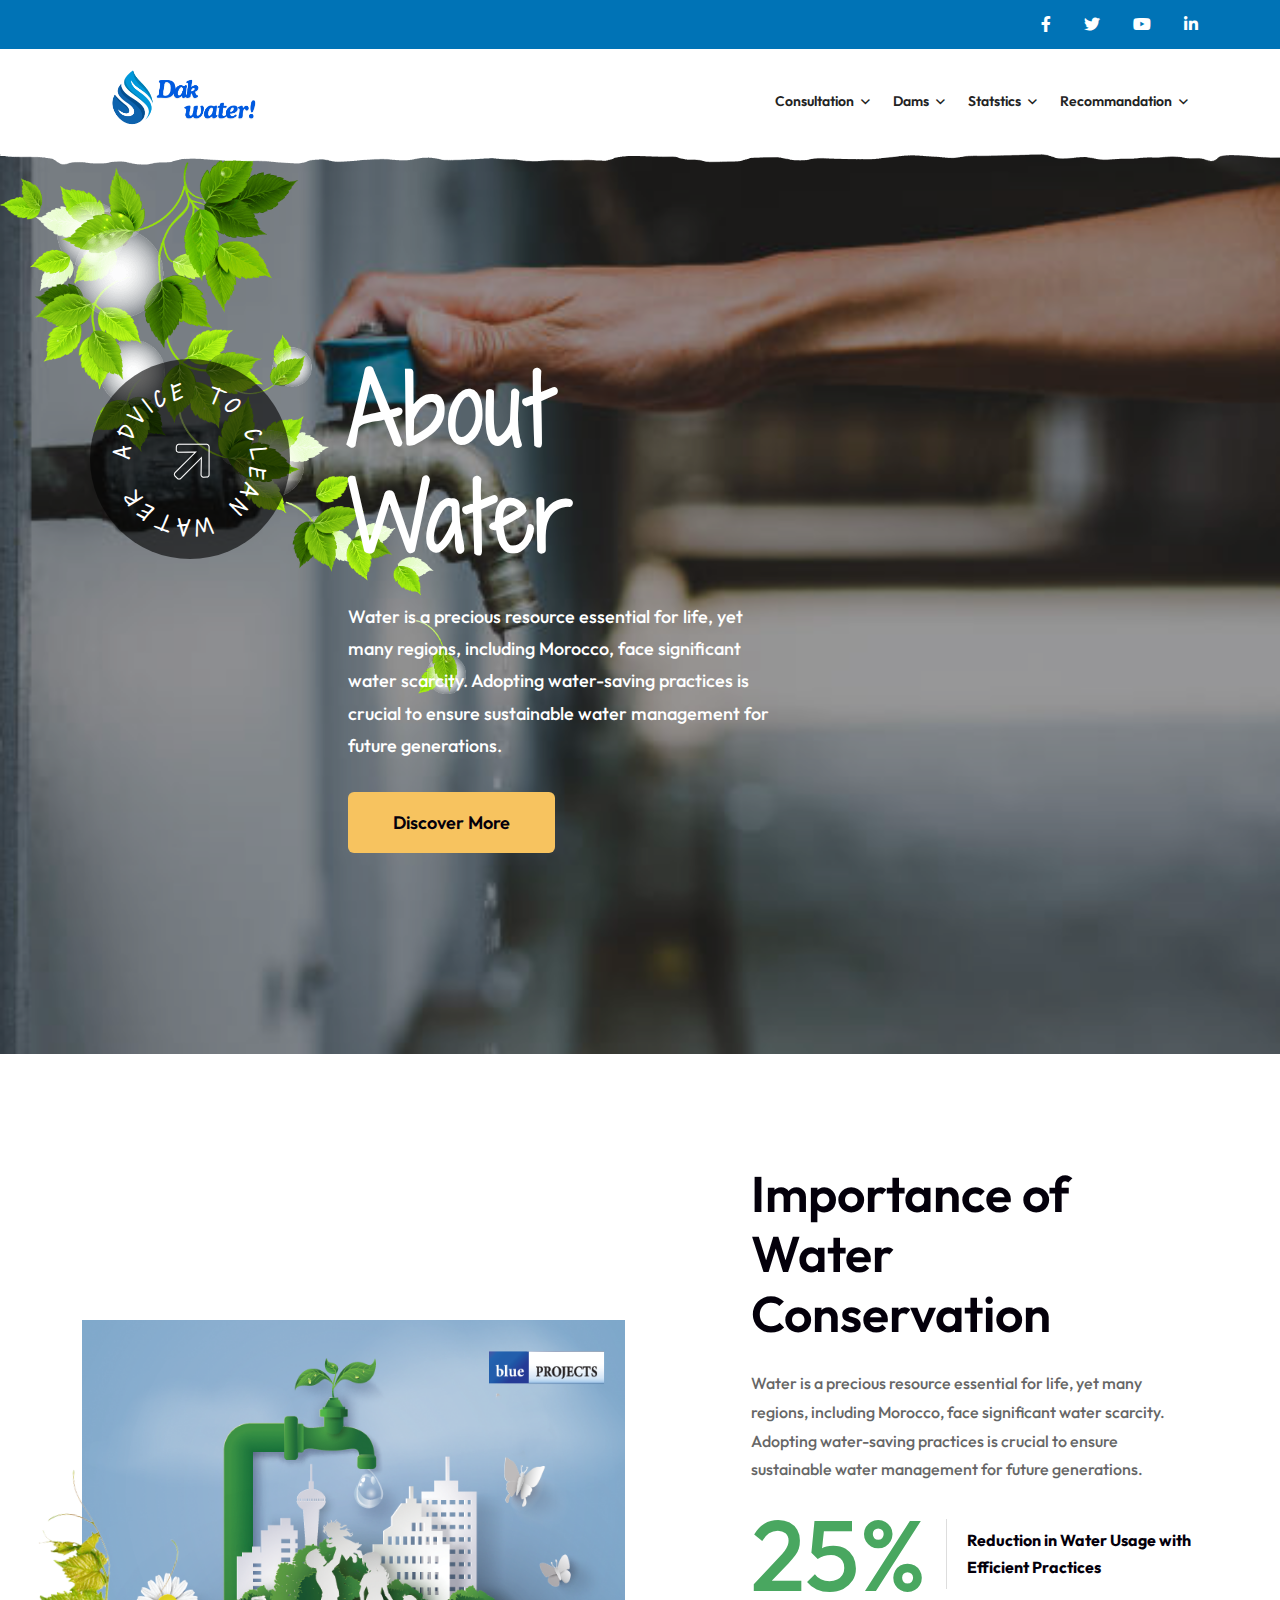
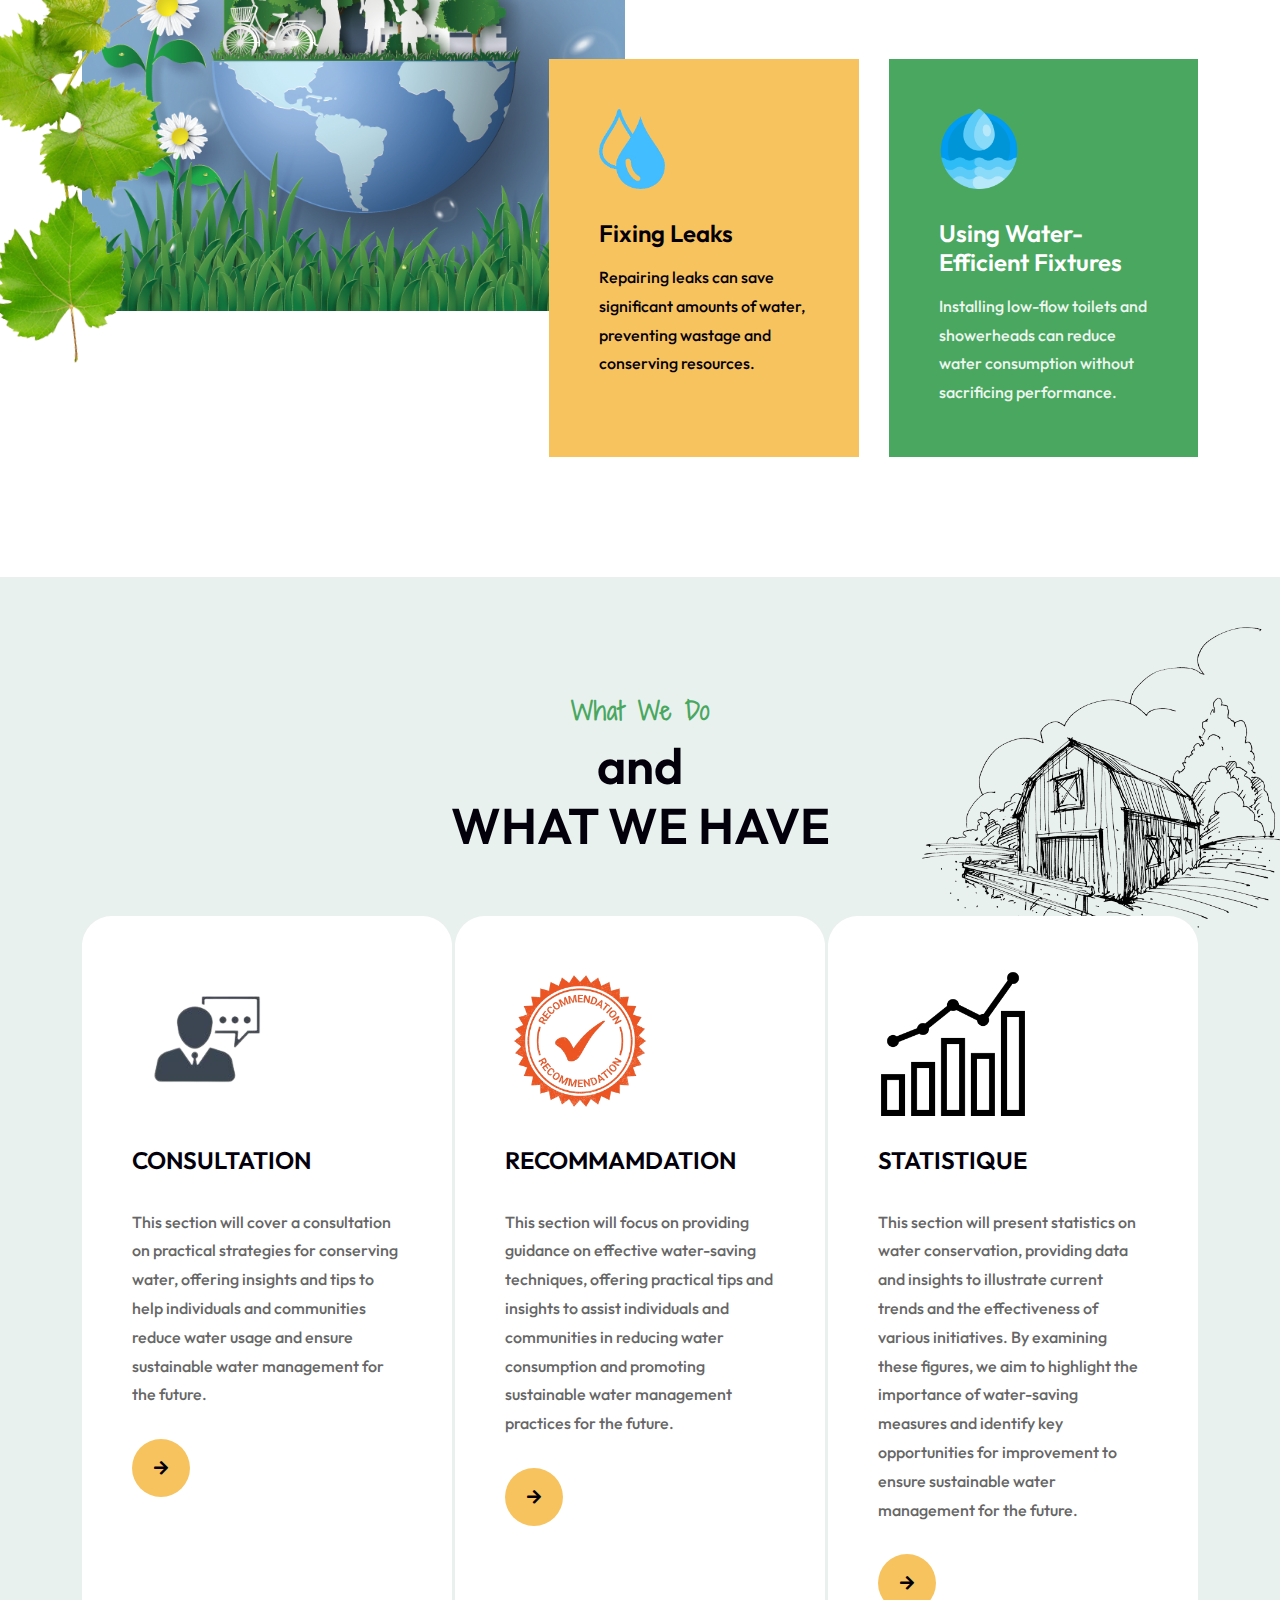
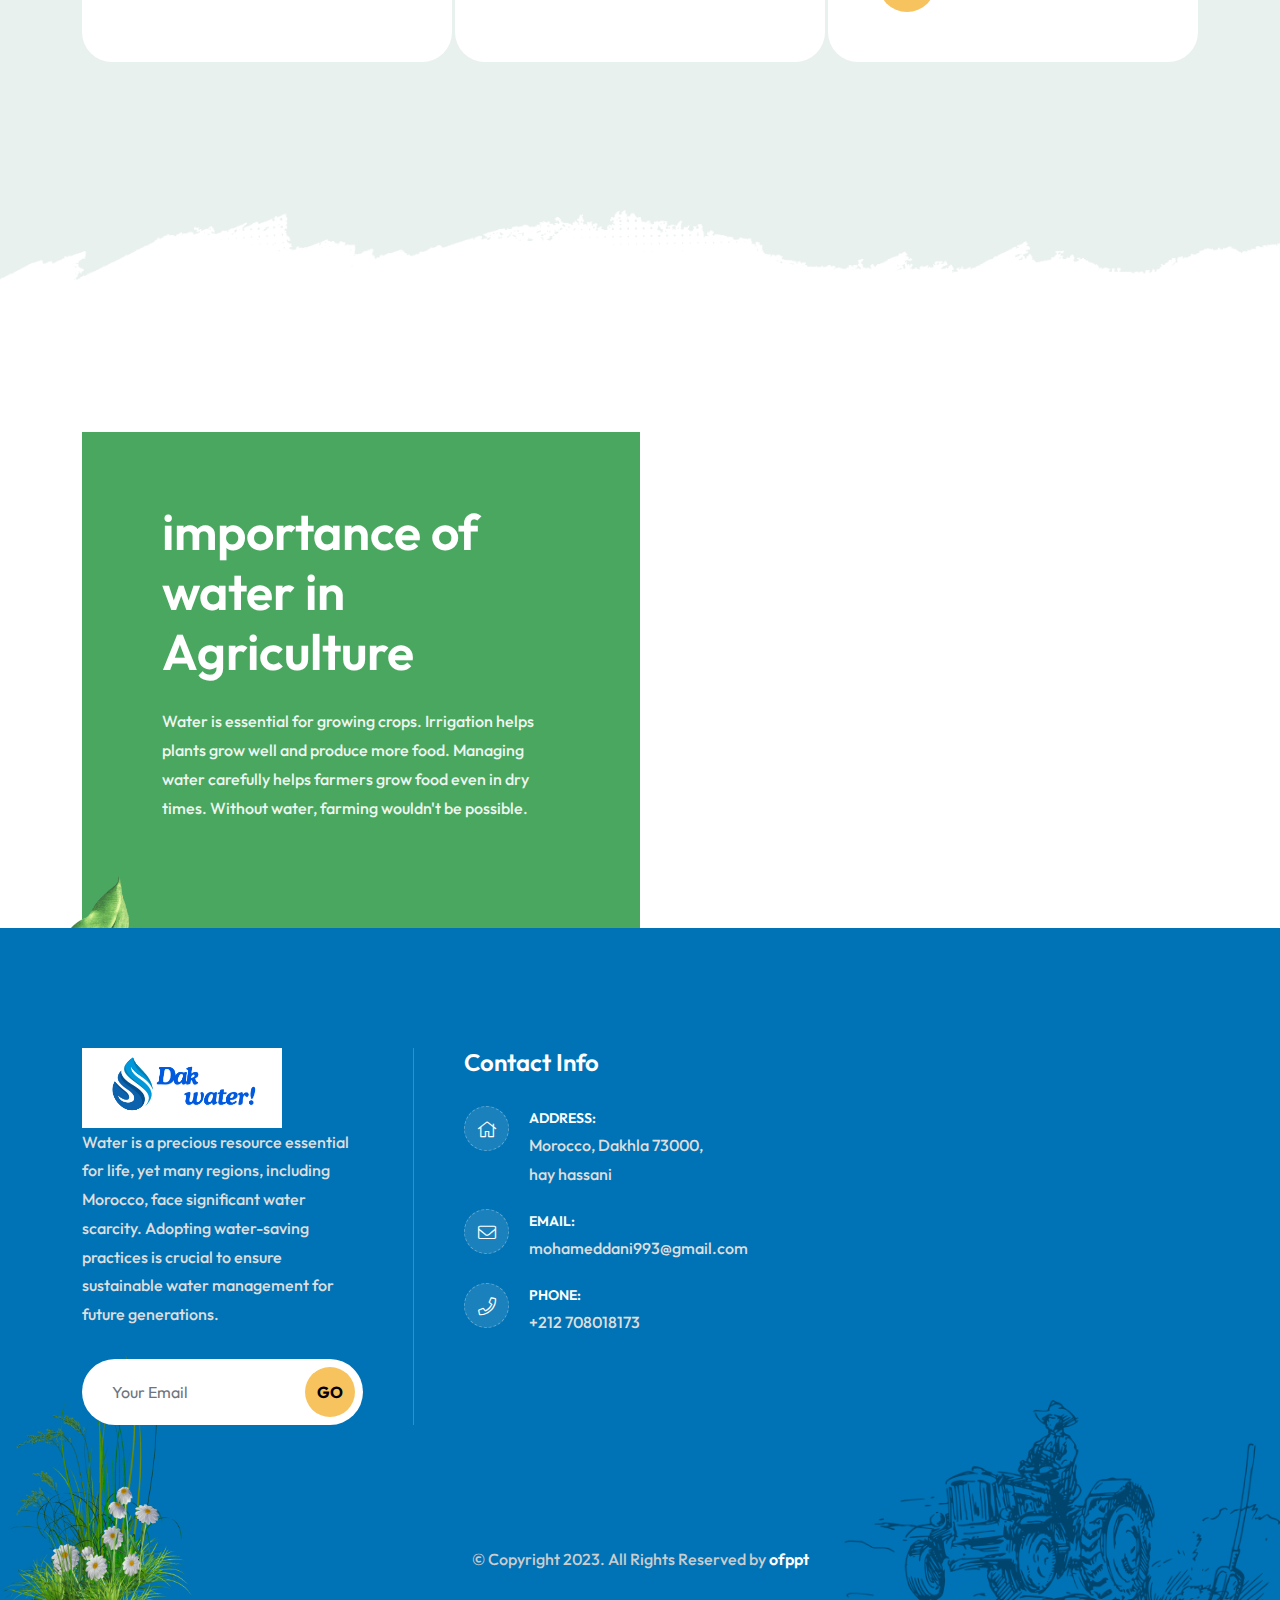
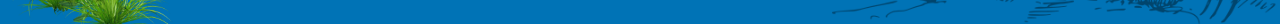
==== commit 94ef5556: "Update favicon and page title in multiple HTML files" ====
--- a/index.html
+++ b/index.html
@@ -9,10 +9,10 @@
     <meta name="description" content="Agrica - Organic Farm Agriculture Template">
 
     <!-- ========== Page Title ========== -->
-    <title>Agrica - Organic Farm Agriculture Template</title>
+    <title>dak water</title>
 
     <!-- ========== Favicon Icon ========== -->
-    <link rel="shortcut icon" href="assets/img/favicon.png" type="image/x-icon">
+    <link rel="shortcut icon" href="assets/img/dak.png" type="image/x-icon">
 
     <!-- ========== Start Stylesheet ========== -->
     <link href="assets/css/bootstrap.min.css" rel="stylesheet">
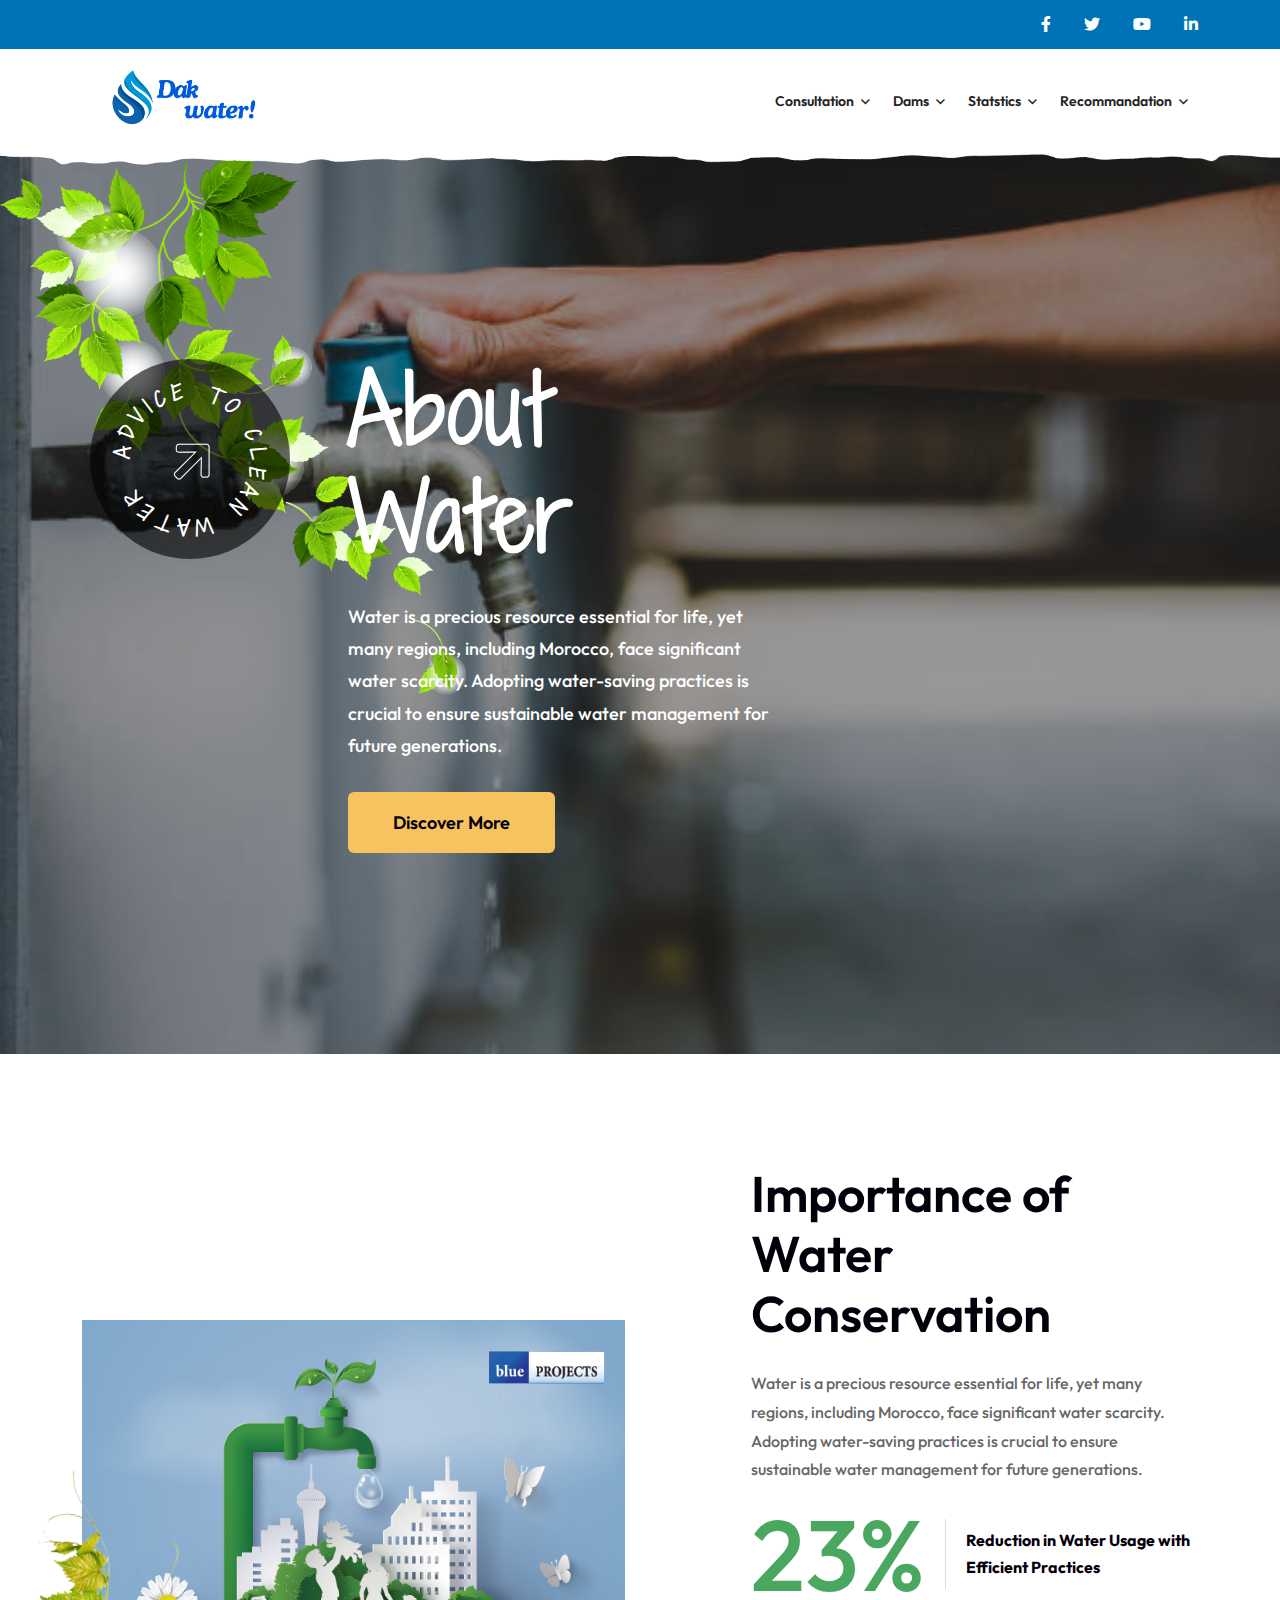
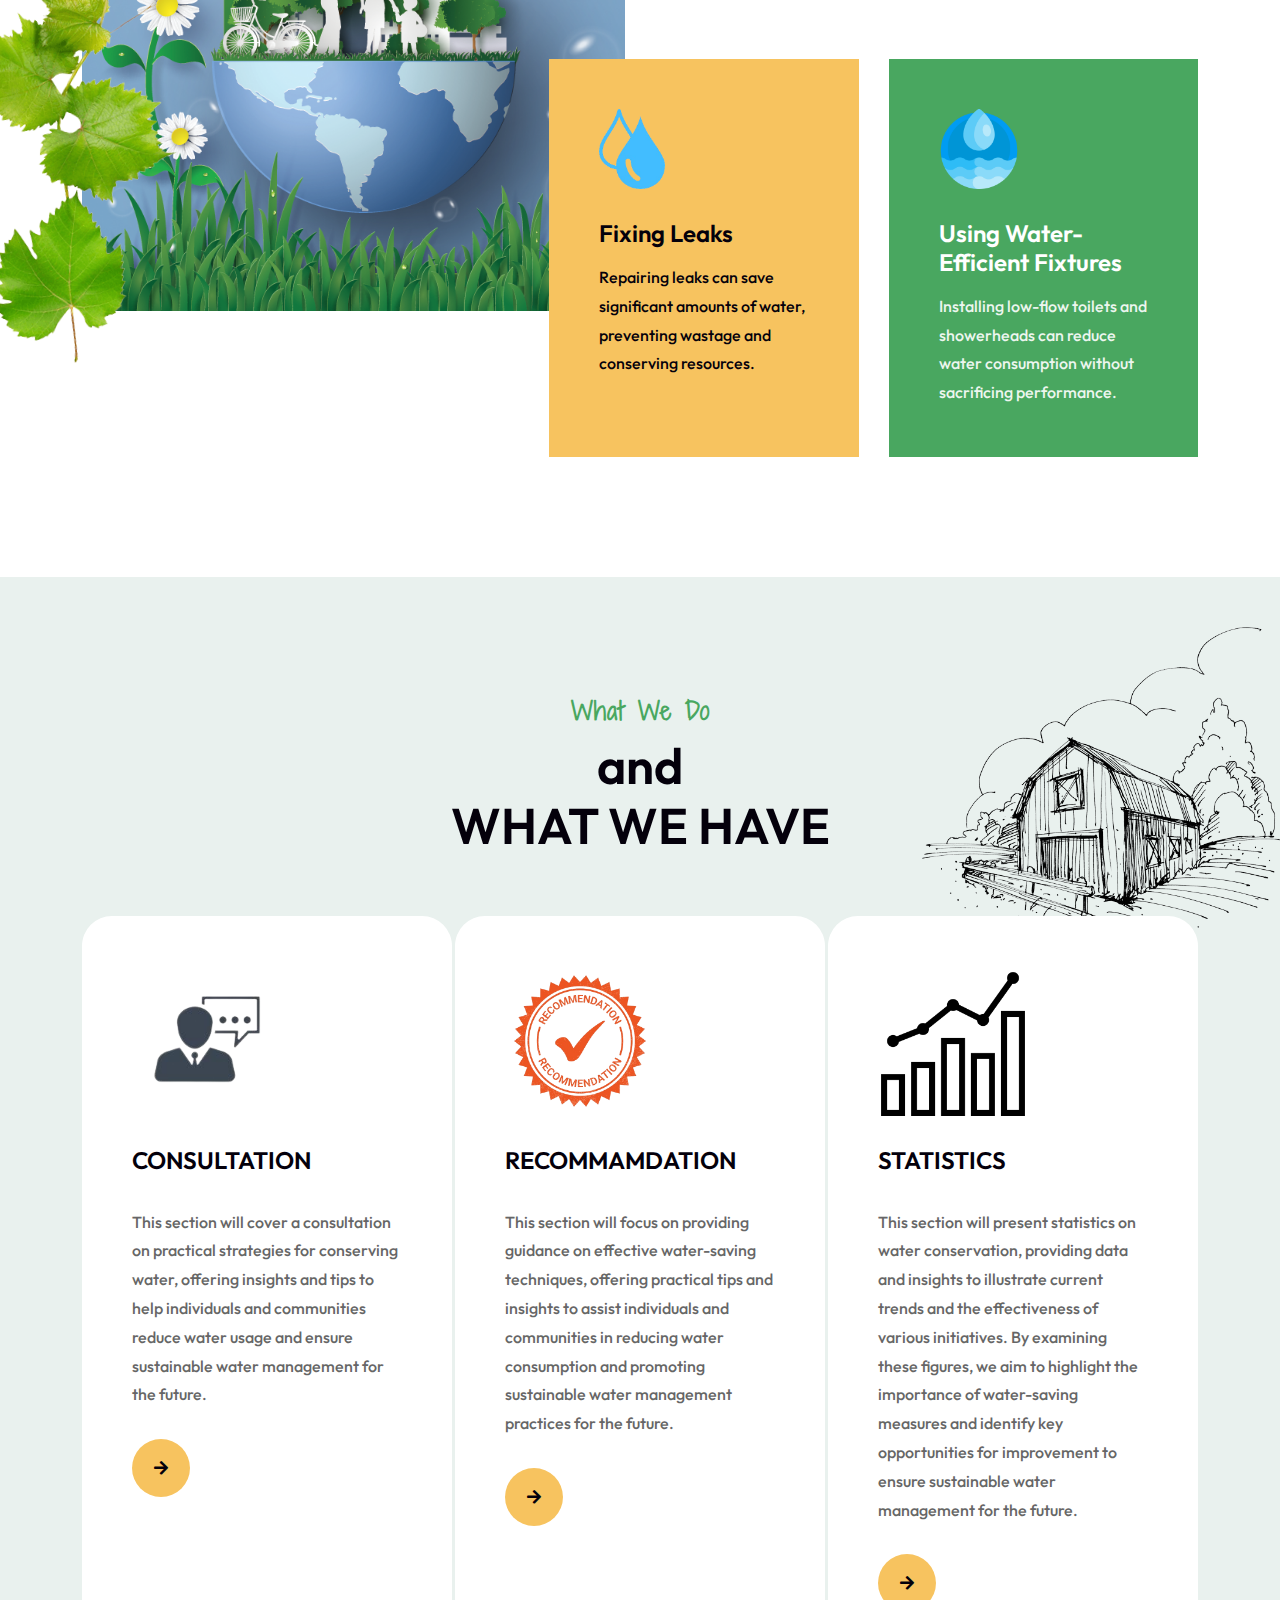
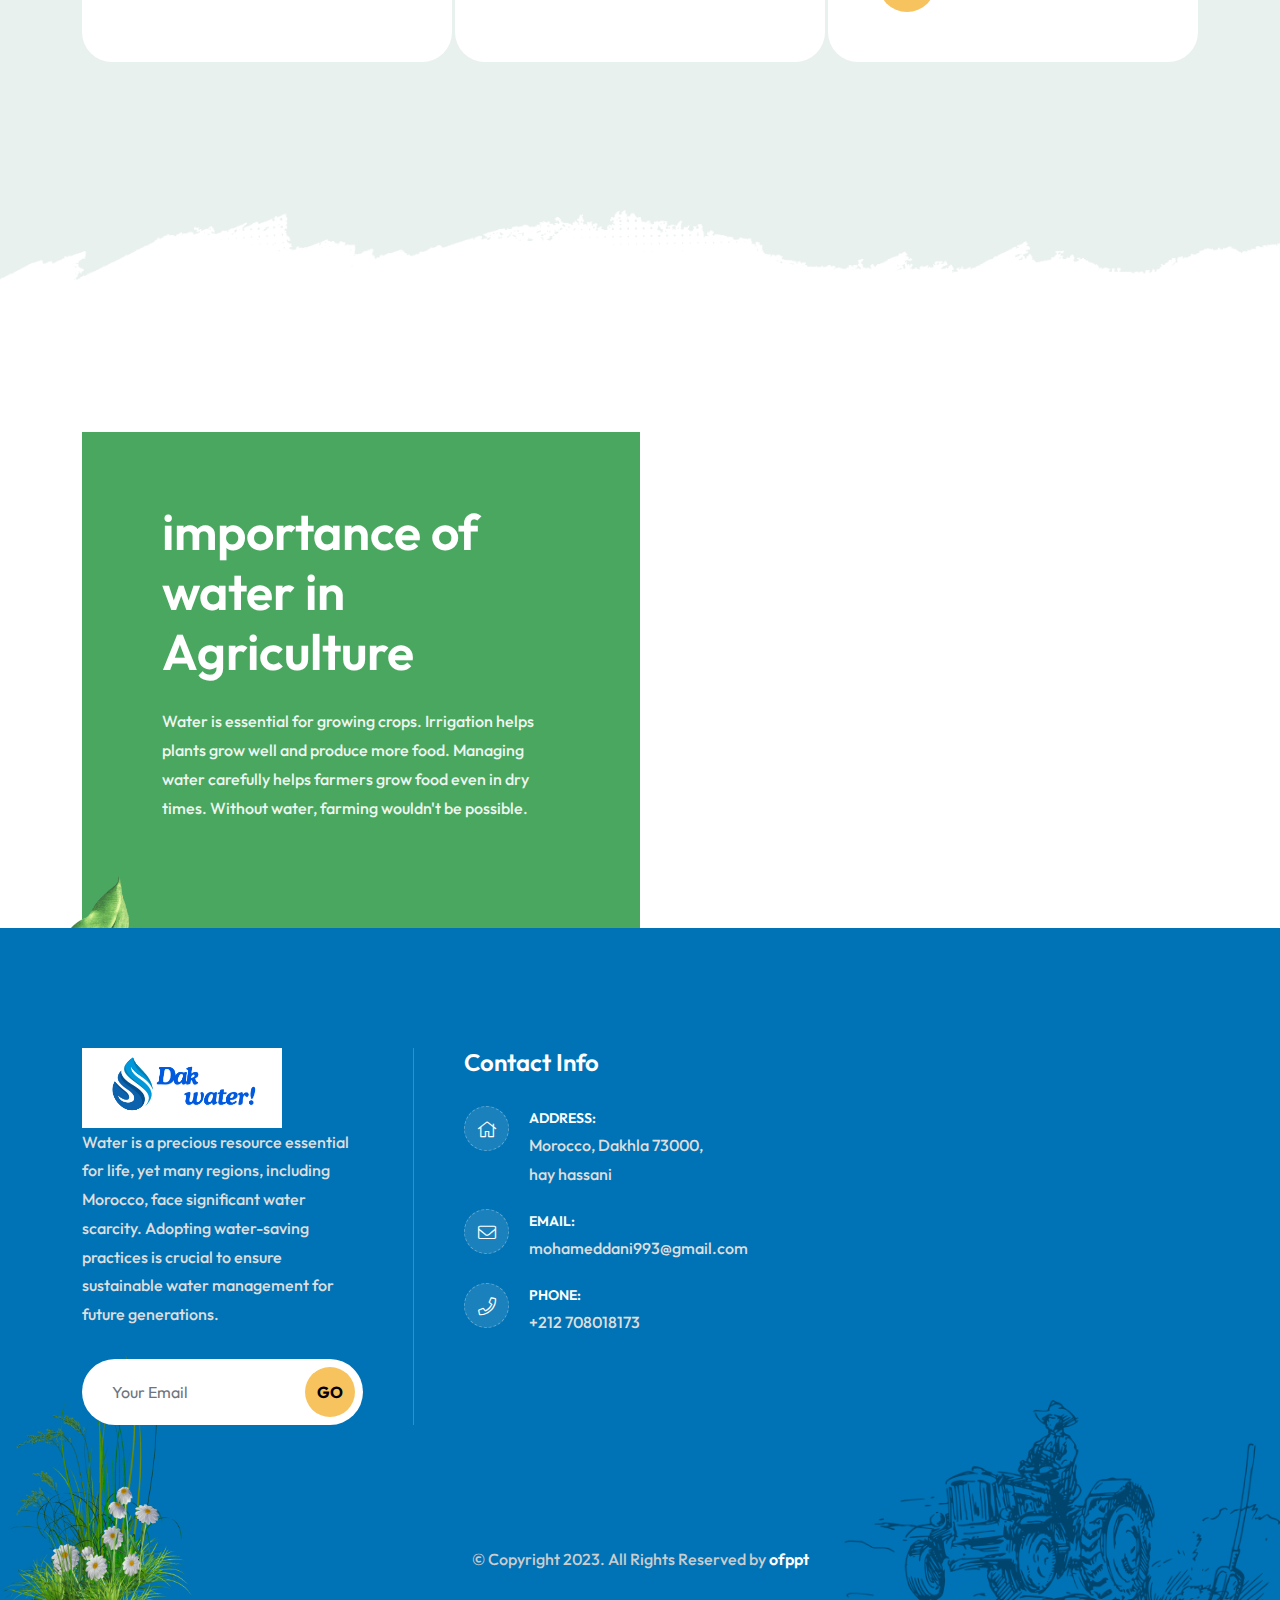
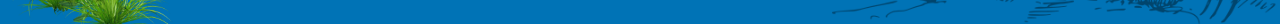
==== commit ec2c6cb8: "Update links and buttons in HTML files" ====
--- a/index.html
+++ b/index.html
@@ -130,7 +130,7 @@
                 <!-- Collect the nav links, forms, and other content for toggling -->
                 <div class="collapse navbar-collapse" id="navbar-menu">
 
-                    <img src="assets/img/logo.png" alt="Logo">
+                    <img src="assets/img/water1.png" alt="Logo">
                     <button type="button" class="navbar-toggle" data-toggle="collapse" data-target="#navbar-menu">
                         <i class="fa fa-times"></i>
                     </button>
@@ -363,7 +363,7 @@
 This section will cover a consultation on practical strategies for conserving water, offering insights and tips to help individuals and communities reduce water usage and ensure sustainable water management for the future.
                             </p>
                         </div>
-                        <a href="#" class="btn-angle"><i class="fas fa-arrow-right"></i></a>
+                        <a href="consultation.html" class="btn-angle"><i class="fas fa-arrow-right"></i></a>
                     </div>
                 </div>
                 <!-- End Single Item -->
@@ -380,7 +380,7 @@
                             <p>        
                                 This section will focus on providing guidance on effective water-saving techniques, offering practical tips and insights to assist individuals and communities in reducing water consumption and promoting sustainable water management practices for the future.
                             </p>
-                            <a href="#" class="btn-angle"><i class="fas fa-arrow-right"></i></a>
+                            <a href="recommandation.html" class="btn-angle"><i class="fas fa-arrow-right"></i></a>
                         </div>
                     </div>
                 </div>
@@ -393,12 +393,12 @@
                         </div>
                         <div class="info">
                             <div class="top">
-                                <h4><a href="#">statistique <span></span></a></h4>
+                                <h4><a href="#">statistics <span></span></a></h4>
                             </div>
                             <p>                         
                                 This section will present statistics on water conservation, providing data and insights to illustrate current trends and the effectiveness of various initiatives. By examining these figures, we aim to highlight the importance of water-saving measures and identify key opportunities for improvement to ensure sustainable water management for the future.
                             </p>
-                            <a href="#" class="btn-angle"><i class="fas fa-arrow-right"></i></a>
+                            <a href="statstique.html" class="btn-angle"><i class="fas fa-arrow-right"></i></a>
                         </div>
                     </div>
                 </div>
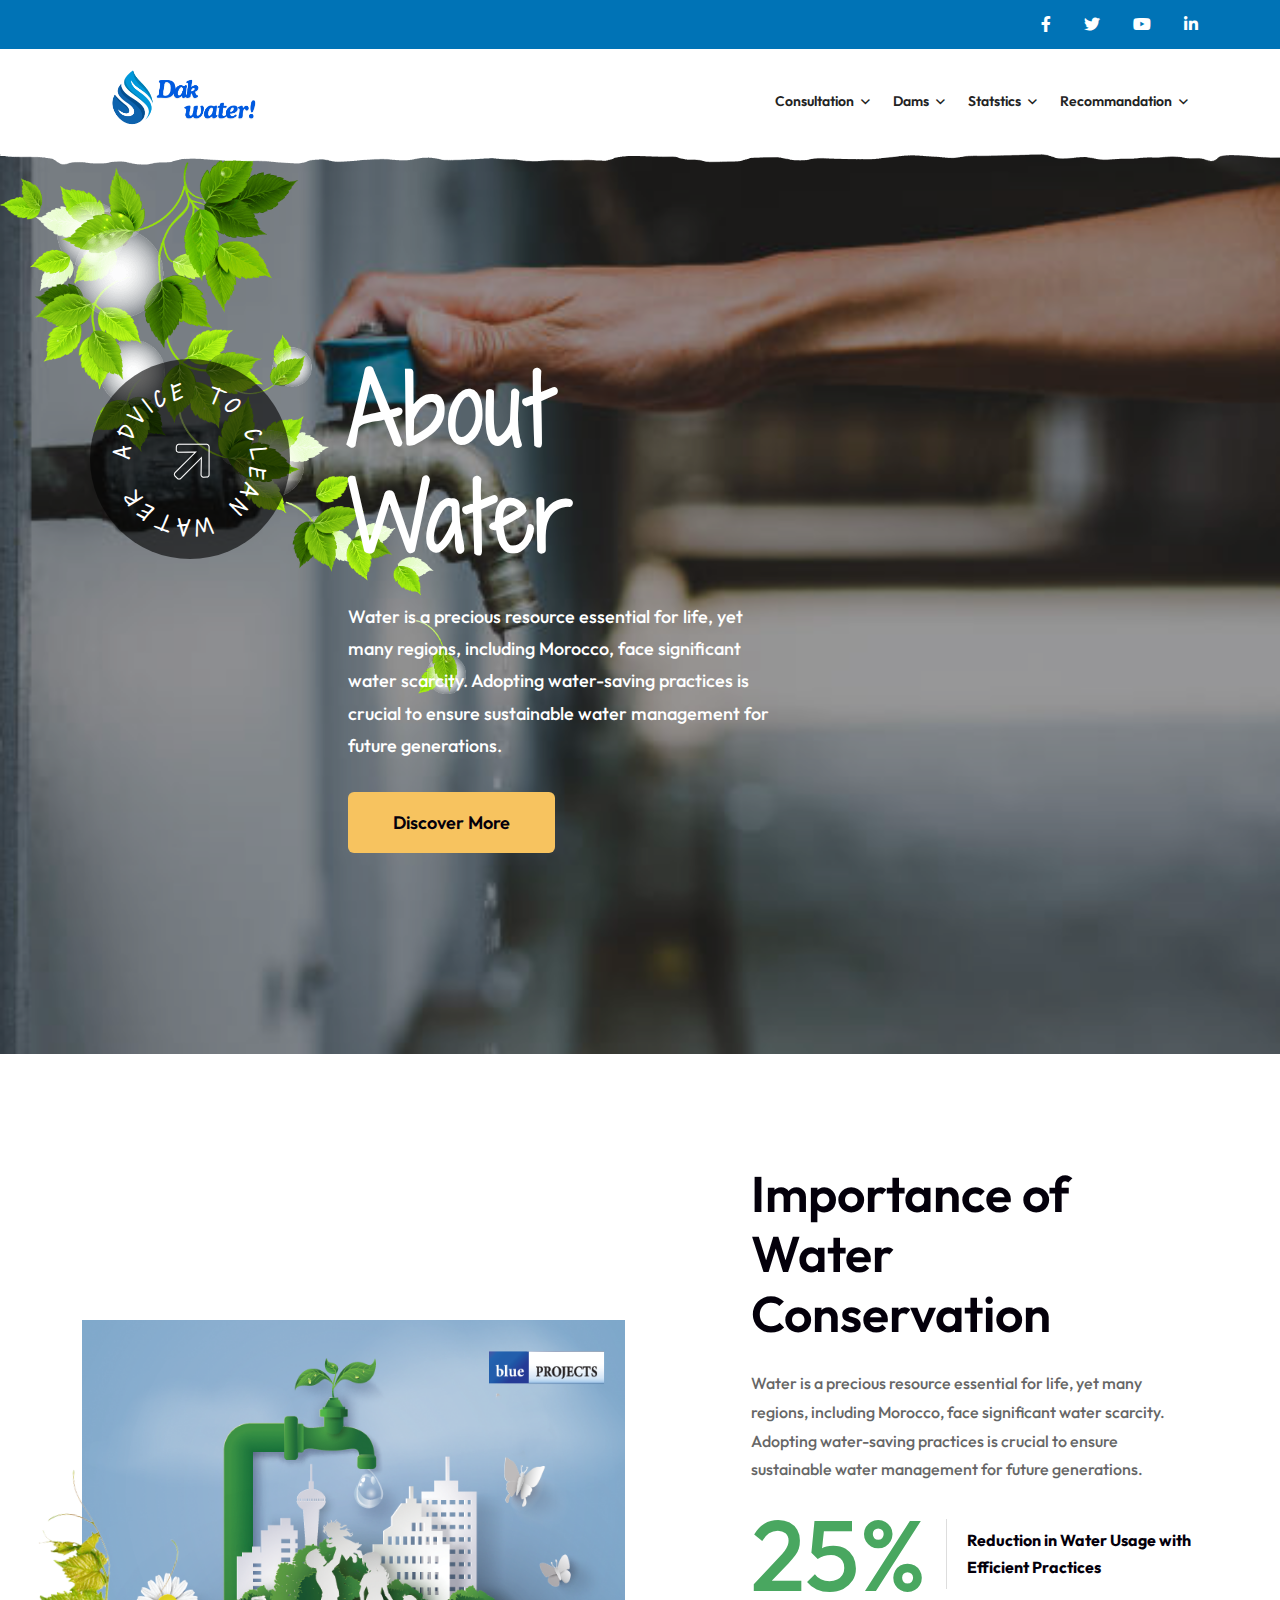
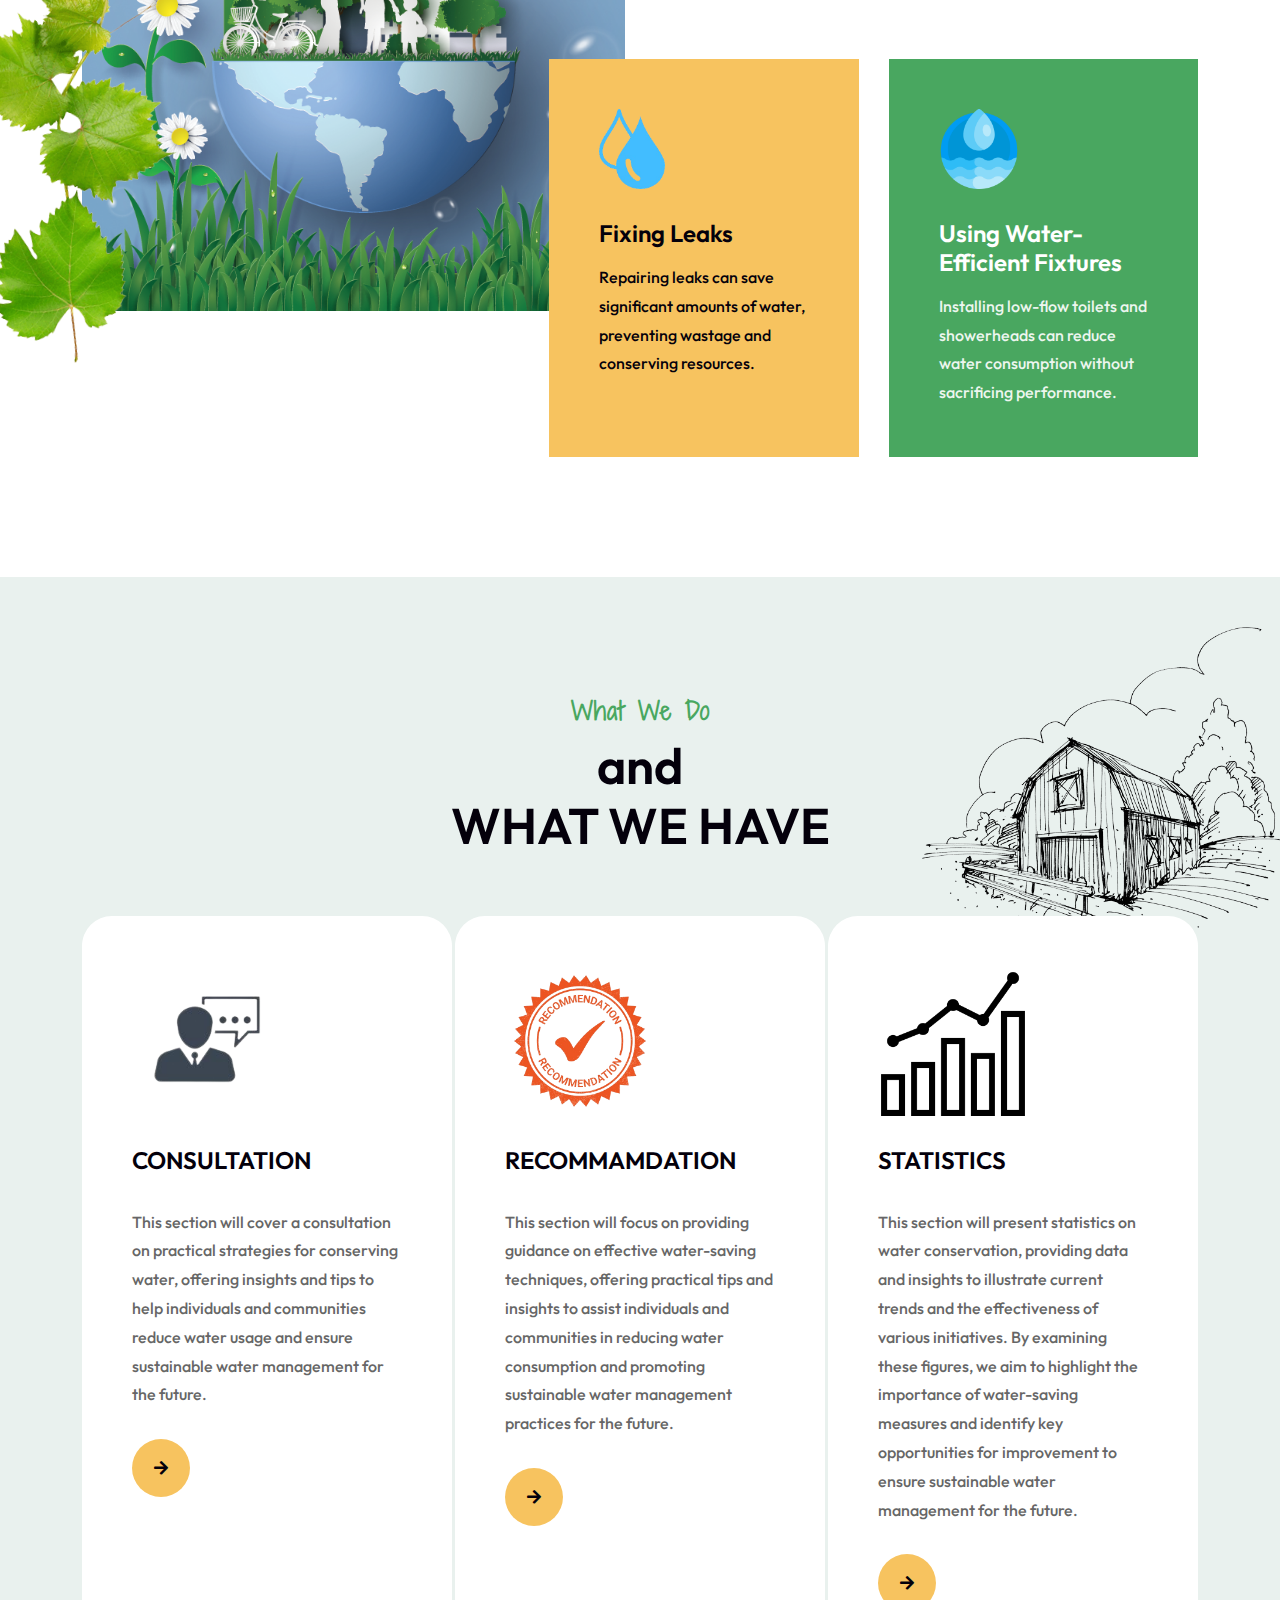
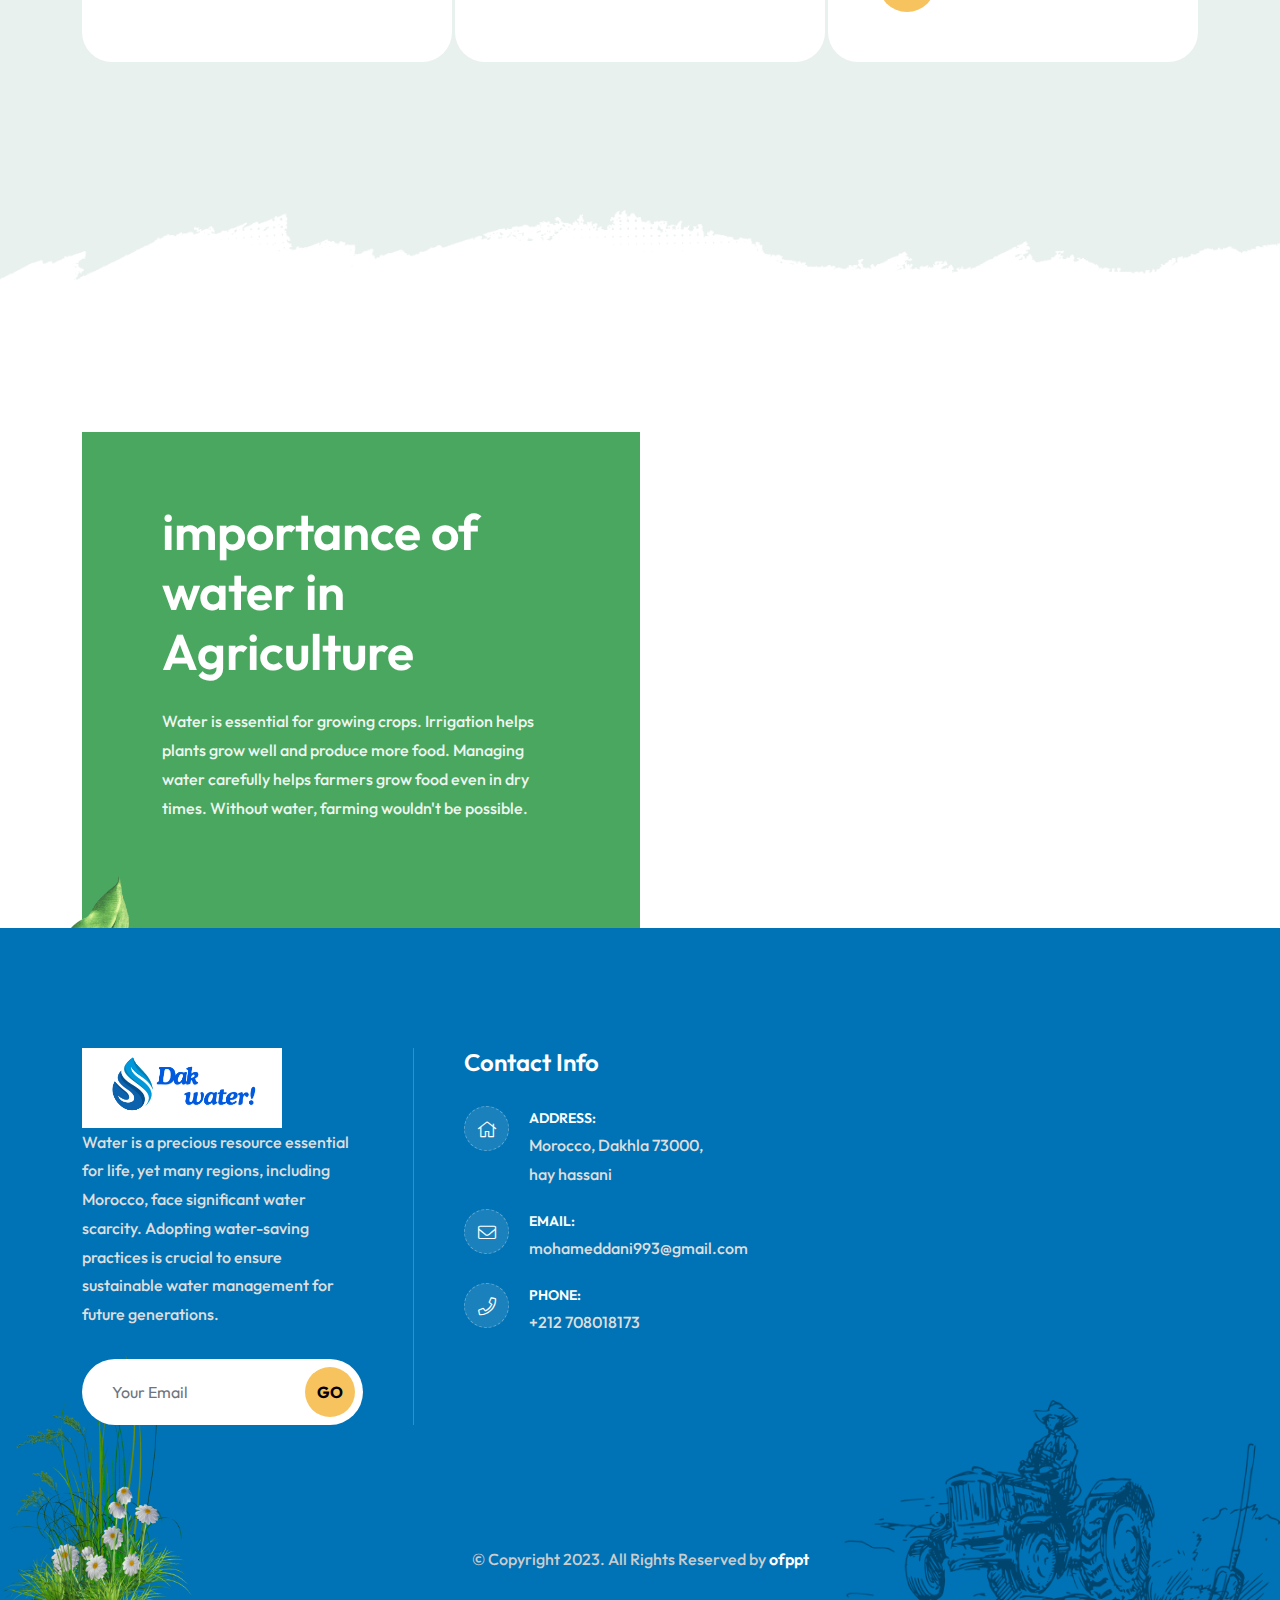
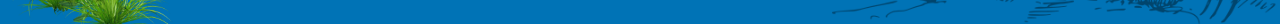
==== commit dd13b991: "Update landing page button link to "statstique.html"" ====
--- a/index.html
+++ b/index.html
@@ -247,12 +247,12 @@
                                         </div>
                                     </div>
                                     <div class="info">
-                                        <h2><strong>Homemade</strong> Organic Product</h2>
+                                        <h2><strong>WATER</strong>In Morocco</h2>
                                         <p>
-                                            Dissuade ecstatic and properly saw entirely sir why laughter endeavor. In on my jointure horrible margaret suitable.
+                                            Water is crucial in Morocco, underpinning agriculture, sustaining daily life, and driving economic growth in a country characterized by arid and semi-arid regions.
                                         </p>
                                         <div class="button">
-                                            <a class="btn btn-theme btn-md radius animation" href="consultation.html">Discover More</a>
+                                            <a class="btn btn-theme btn-md radius animation" href="statstique.html">Discover More</a>
                                         </div>
                                     </div>
                                 </div>
